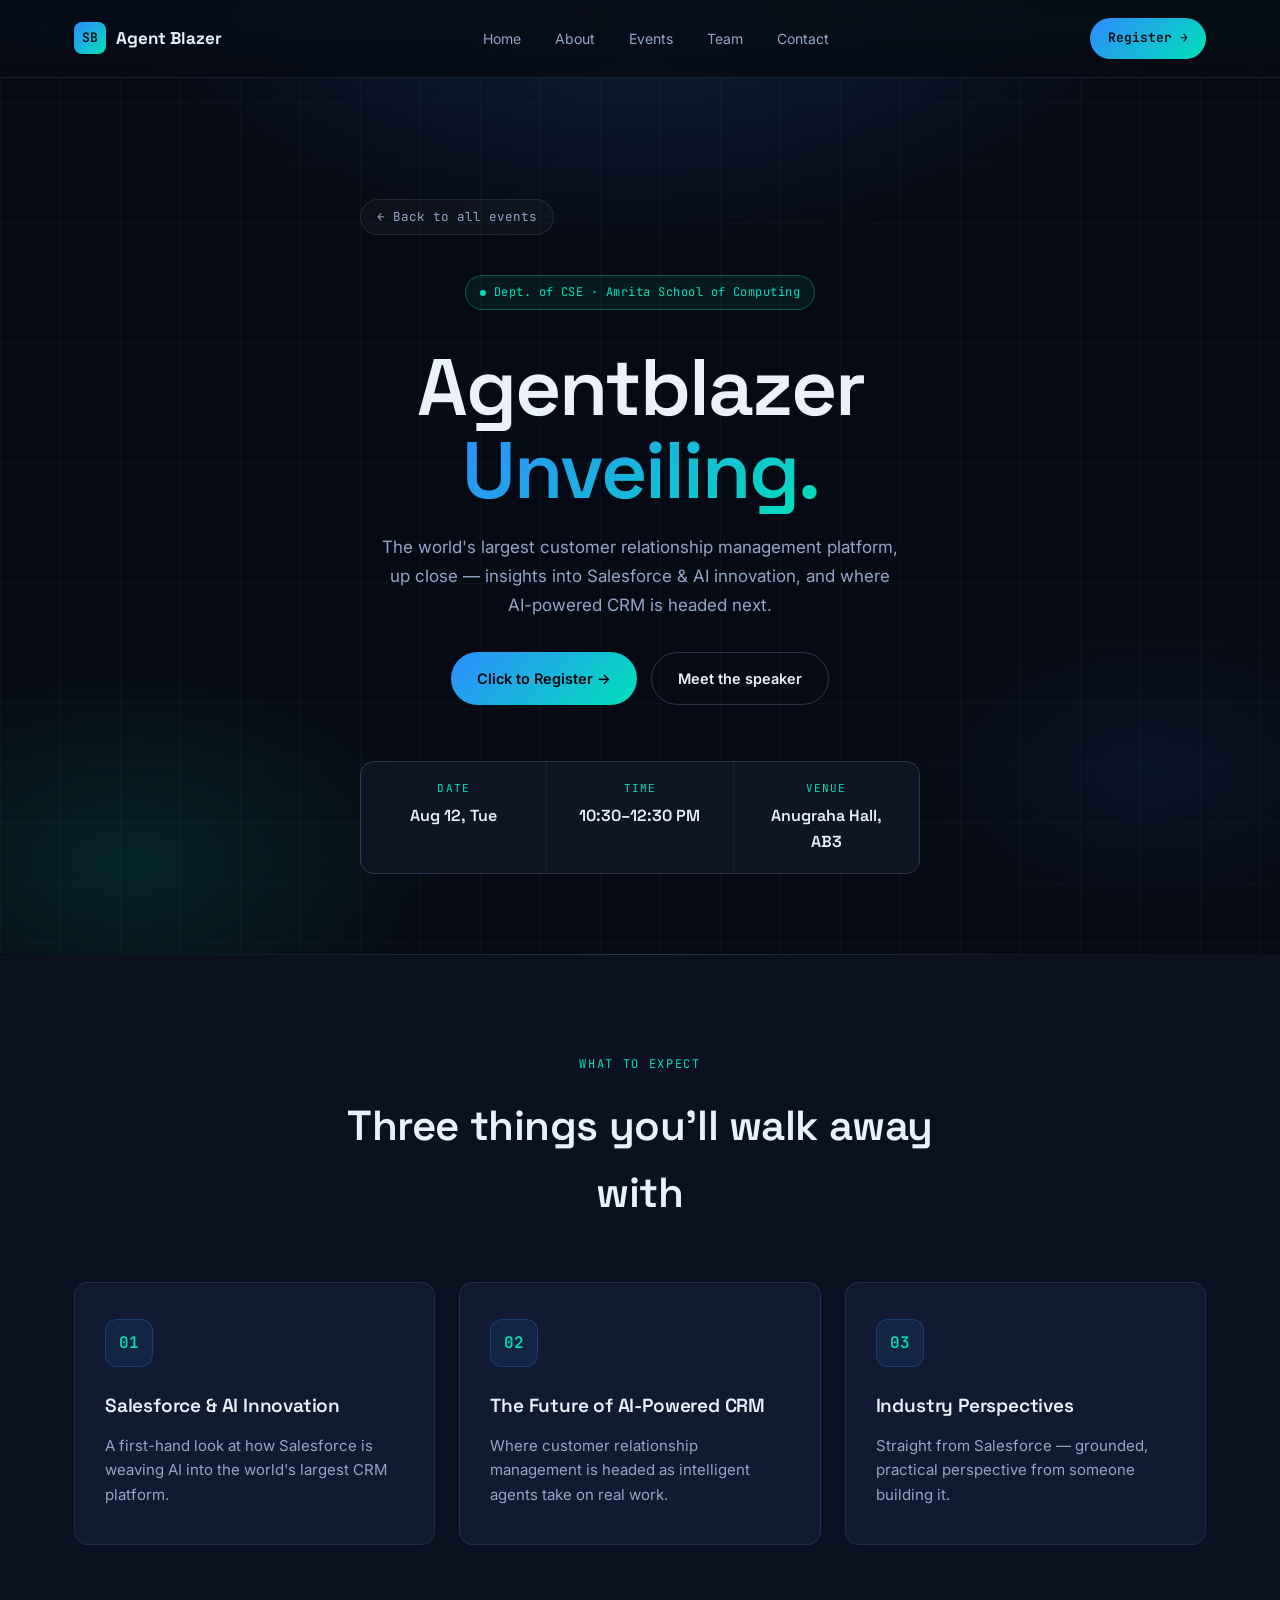
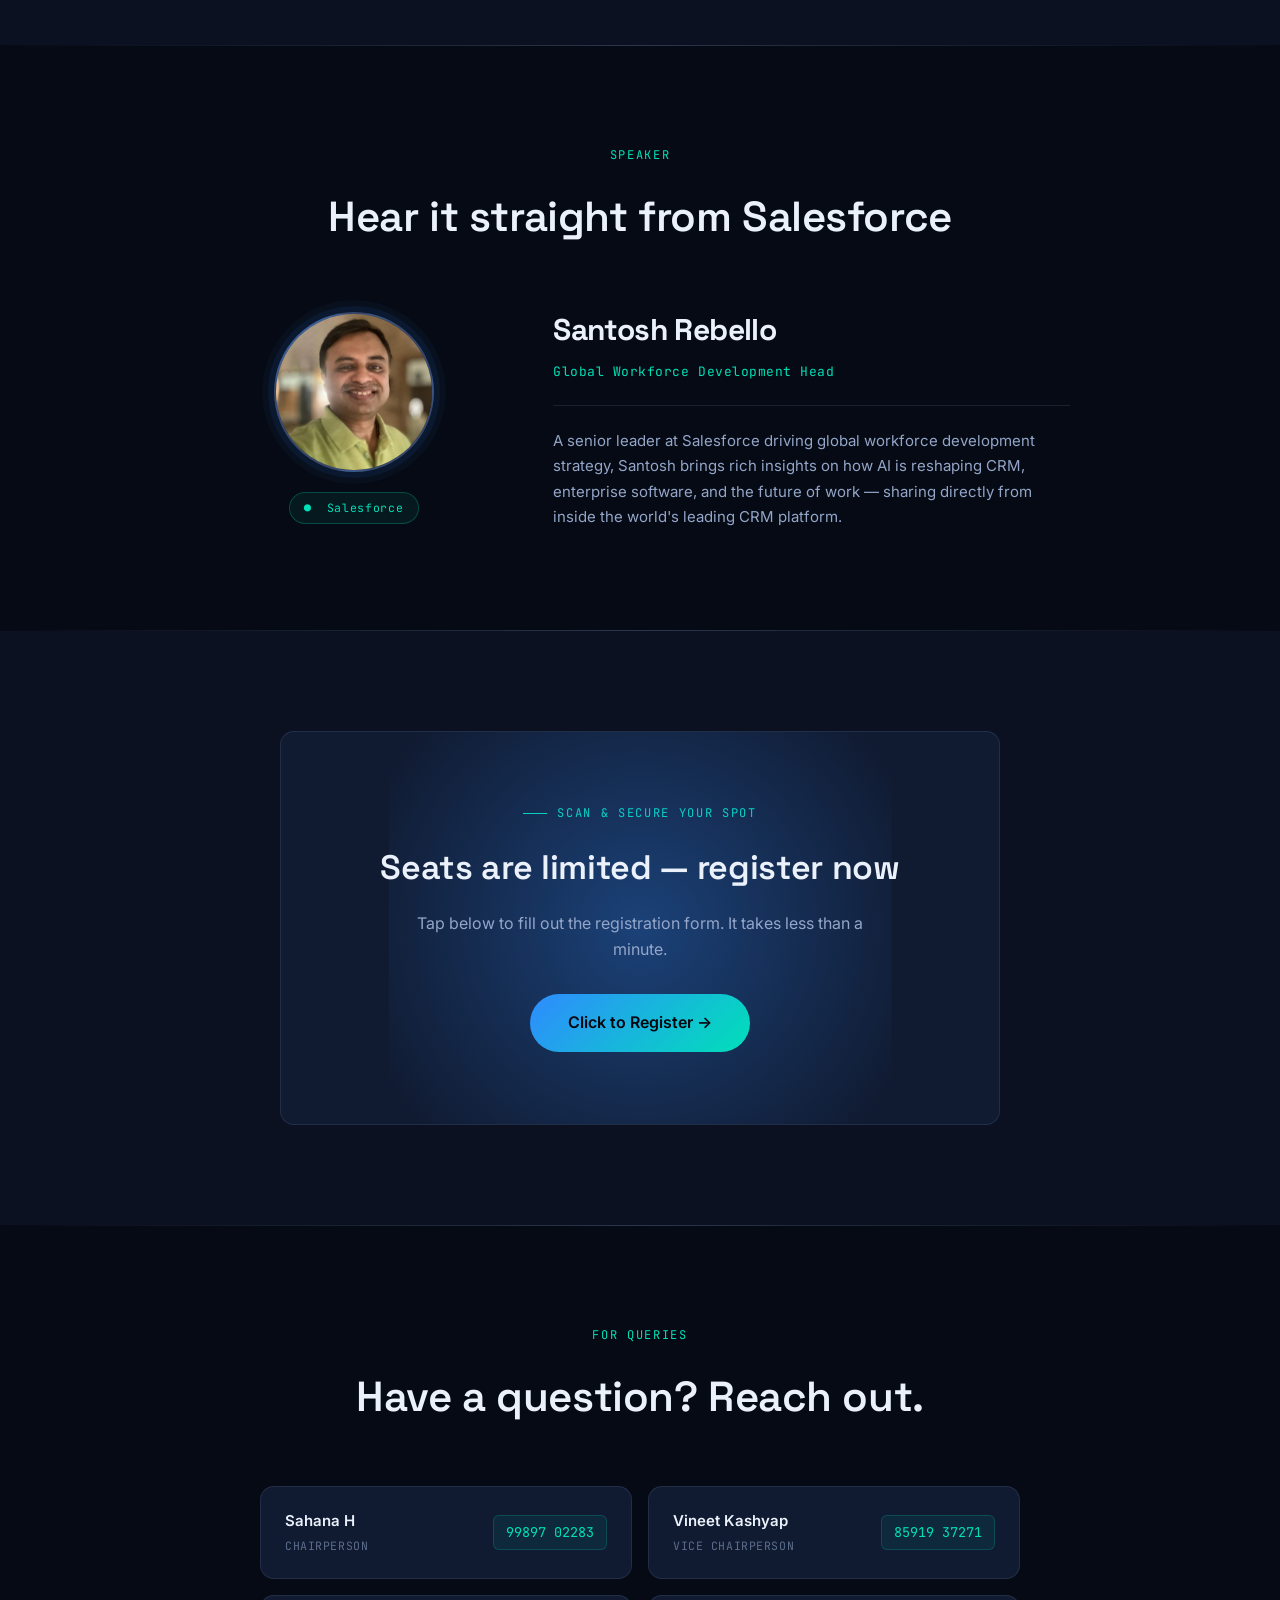
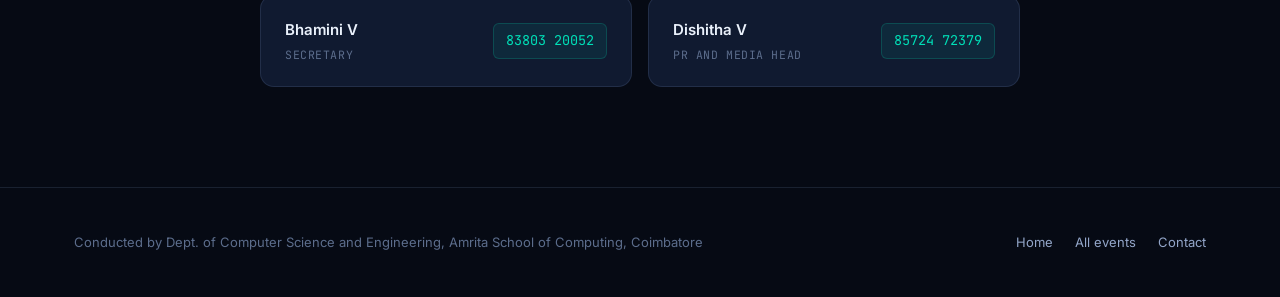
==== events/agentblazer-unveiling.html @ 027c7a3c "Initial commit" ====
<!DOCTYPE html>
<html lang="en">
<head>
<meta charset="UTF-8">
<meta name="viewport" content="width=device-width, initial-scale=1.0">
<title>Agentblazer Unveiling — Salesforce Agent Blazer</title>
<meta name="description" content="Agentblazer Unveiling — a talk with Santosh Rebello, Global Workforce Development Head at Salesforce, on AI-powered CRM. August 12, Anugraha Hall AB3.">
<link rel="preconnect" href="https://fonts.googleapis.com">
<link rel="preconnect" href="https://fonts.gstatic.com" crossorigin>
<link href="https://fonts.googleapis.com/css2?family=Space+Grotesk:wght@400;500;600;700&family=Inter:wght@400;500;600;700&family=JetBrains+Mono:wght@400;500&display=swap" rel="stylesheet">
<link rel="stylesheet" href="/assets/css/theme.css">
<style>
/* =========================================================
   EVENT PAGE — ENHANCED STYLES  (scoped, no conflicts)
   ========================================================= */

/* ---------- countdown bar ---------- */
.event-countdown-bar {
  background: linear-gradient(90deg, rgba(47,139,255,0.12), rgba(0,224,184,0.10));
  border-bottom: 1px solid var(--border);
  padding: 11px 0;
  text-align: center;
  font-family: var(--font-mono);
  font-size: 12.5px;
  color: var(--accent-2);
  letter-spacing: 0.06em;
  position: relative;
  z-index: 99;
}
.event-countdown-bar .cdt-inner {
  display: inline-flex;
  align-items: center;
  gap: 18px;
  flex-wrap: wrap;
  justify-content: center;
}
.cdt-sep { opacity: 0.3; }

/* ---------- hero overrides ---------- */
.event-hero {
  min-height: 88vh;
  display: flex;
  align-items: center;
  padding-top: 156px;
  padding-bottom: 80px;
  position: relative;
  background:
    radial-gradient(ellipse 70% 55% at 50% -10%, rgba(47,139,255,0.20), transparent 60%),
    radial-gradient(ellipse 45% 40% at 10% 90%, rgba(0,224,184,0.12), transparent 55%),
    radial-gradient(ellipse 35% 30% at 90% 80%, rgba(47,139,255,0.08), transparent 55%),
    var(--bg);
}

/* grid mesh overlay */
.event-hero::after {
  content: '';
  position: absolute;
  inset: 0;
  background-image:
    linear-gradient(rgba(140,170,220,0.04) 1px, transparent 1px),
    linear-gradient(90deg, rgba(140,170,220,0.04) 1px, transparent 1px);
  background-size: 60px 60px;
  pointer-events: none;
}

.event-hero-solo {
  max-width: 820px;
  margin: 0 auto;
  text-align: center;
  display: block;
  position: relative;
  z-index: 2;
}

.event-hero-solo .hero-tag {
  margin: 0 auto 36px;
  background: rgba(0,224,184,0.07);
  border-color: rgba(0,224,184,0.30);
}

.event-hero-solo h1 {
  font-size: clamp(44px, 7.5vw, 80px);
  line-height: 1.03;
  margin-bottom: 22px;
  letter-spacing: -0.025em;
}

.event-hero-solo h1 .grad {
  background: var(--grad-accent);
  -webkit-background-clip: text;
  background-clip: text;
  color: transparent;
}

.event-hero-solo .lede {
  font-size: 18px;
  color: var(--text-dim);
  max-width: 580px;
  margin: 0 auto 40px;
  line-height: 1.7;
}

.event-hero-solo .hero-actions {
  justify-content: center;
  margin-bottom: 56px;
  gap: 14px;
}

.event-hero-solo .event-quickfacts {
  margin: 0 auto;
  max-width: 560px;
}

/* ---------- breadcrumb ---------- */
.breadcrumb-back {
  display: inline-flex;
  align-items: center;
  gap: 8px;
  font-family: var(--font-mono);
  font-size: 12.5px;
  color: var(--text-dim);
  margin-bottom: 40px;
  padding: 7px 16px;
  border: 1px solid var(--border);
  border-radius: 100px;
  background: rgba(255,255,255,0.03);
  transition: all 0.22s ease;
}
.breadcrumb-back:hover {
  color: var(--accent-2);
  border-color: var(--accent-2);
  background: rgba(0,224,184,0.06);
}

/* ---------- section divider ---------- */
.section-divider {
  height: 1px;
  background: linear-gradient(90deg, transparent, var(--border-strong), transparent);
  margin: 0;
}

/* ---------- expect section ---------- */
.expect-section {
  background: var(--bg-alt);
  padding: 100px 0;
}

.expect-grid {
  display: grid;
  grid-template-columns: repeat(3, 1fr);
  gap: 24px;
  margin-top: 12px;
}

.about-card {
  background: var(--surface);
  border: 1px solid var(--border);
  border-radius: var(--radius);
  padding: 36px 30px;
  transition: border-color 0.25s ease, transform 0.25s ease, box-shadow 0.25s ease;
  position: relative;
  overflow: hidden;
}
.about-card::before {
  content: '';
  position: absolute;
  top: 0; left: 0; right: 0;
  height: 2px;
  background: var(--grad-accent);
  opacity: 0;
  transition: opacity 0.3s ease;
}
.about-card:hover {
  border-color: var(--border-strong);
  transform: translateY(-6px);
  box-shadow: 0 20px 48px rgba(0,0,0,0.3);
}
.about-card:hover::before { opacity: 1; }

.about-card .icon {
  width: 48px;
  height: 48px;
  border-radius: 12px;
  background: rgba(47,139,255,0.10);
  border: 1px solid rgba(47,139,255,0.25);
  display: flex;
  align-items: center;
  justify-content: center;
  margin-bottom: 24px;
  font-family: var(--font-mono);
  color: var(--accent-2);
  font-size: 16px;
  font-weight: 600;
  flex-shrink: 0;
}

.about-card h3 {
  font-size: 19px;
  margin-bottom: 12px;
  color: var(--text);
}
.about-card p {
  color: var(--text-dim);
  font-size: 15px;
  line-height: 1.65;
}

@media (max-width: 800px) {
  .expect-grid { grid-template-columns: 1fr; }
}

/* ---------- speaker section ---------- */
.speaker-section {
  background: var(--bg);
  padding: 100px 0;
}

.speaker-layout {
  display: grid;
  grid-template-columns: 1fr 1.8fr;
  gap: 56px;
  align-items: center;
  max-width: 860px;
  margin: 0 auto;
}

.speaker-photo-wrap {
  display: flex;
  flex-direction: column;
  align-items: center;
  gap: 20px;
}

.speaker-avatar {
  width: 160px;
  height: 160px;
  border-radius: 50%;
  border: 2px solid var(--border-strong);
  background:
    radial-gradient(circle at 30% 25%, rgba(47,139,255,0.45), transparent 55%),
    var(--surface-2);
  display: flex;
  align-items: center;
  justify-content: center;
  font-family: var(--font-display);
  font-size: 52px;
  font-weight: 700;
  color: var(--accent-2);
  overflow: hidden;
  box-shadow: 0 0 0 6px rgba(47,139,255,0.08), 0 0 0 12px rgba(47,139,255,0.04);
  flex-shrink: 0;
}

.speaker-avatar img {
  width: 100%;
  height: 100%;
  object-fit: cover;
  display: block;
}

.speaker-company-badge {
  display: inline-flex;
  align-items: center;
  gap: 7px;
  font-family: var(--font-mono);
  font-size: 11.5px;
  color: var(--accent-2);
  border: 1px solid rgba(0,224,184,0.25);
  padding: 6px 14px;
  border-radius: 100px;
  background: rgba(0,224,184,0.07);
  letter-spacing: 0.06em;
}

.speaker-detail {
  display: flex;
  flex-direction: column;
  gap: 0;
}

.speaker-detail h4 {
  font-size: 30px;
  font-weight: 700;
  letter-spacing: -0.02em;
  margin-bottom: 8px;
  color: var(--text);
}

.speaker-detail .role {
  font-family: var(--font-mono);
  font-size: 13px;
  color: var(--accent-2);
  margin-bottom: 22px;
  letter-spacing: 0.04em;
}

.speaker-bio {
  color: var(--text-dim);
  font-size: 15px;
  line-height: 1.7;
  padding-top: 22px;
  border-top: 1px solid var(--border);
}

@media (max-width: 700px) {
  .speaker-layout {
    grid-template-columns: 1fr;
    text-align: center;
  }
  .speaker-photo-wrap { margin: 0 auto; }
  .speaker-bio { text-align: left; }
}

/* ---------- register section ---------- */
.register-section { background: var(--bg-alt); padding: 100px 0; }

.register-panel {
  background: var(--surface);
  border: 1px solid var(--border);
  border-radius: var(--radius);
  padding: 72px 52px;
  text-align: center;
  position: relative;
  overflow: hidden;
  max-width: 720px;
  margin: 0 auto;
}

.register-panel::before {
  content: '';
  position: absolute;
  top: -40%; left: 50%;
  transform: translateX(-50%);
  width: 70%; height: 180%;
  background: var(--grad-glow);
  pointer-events: none;
}

.register-panel .eyebrow { justify-content: center; }
.register-panel h2 {
  font-size: 34px;
  margin-bottom: 14px;
  position: relative;
  z-index: 1;
}
.register-panel p {
  color: var(--text-dim);
  margin-bottom: 32px;
  position: relative;
  z-index: 1;
  max-width: 480px;
  margin-left: auto;
  margin-right: auto;
  font-size: 16px;
  line-height: 1.65;
}
.register-panel .btn {
  position: relative;
  z-index: 1;
  font-size: 16px;
  padding: 16px 38px;
}

/* ---------- queries section ---------- */
.queries-section { background: var(--bg); padding: 100px 0; }

.query-grid {
  display: grid;
  grid-template-columns: repeat(2, 1fr);
  gap: 16px;
  max-width: 760px;
  margin: 0 auto;
}

@media (max-width: 640px) { .query-grid { grid-template-columns: 1fr; } }

.query-item {
  display: flex;
  justify-content: space-between;
  align-items: center;
  gap: 12px;
  background: var(--surface);
  border: 1px solid var(--border);
  border-radius: var(--radius);
  padding: 22px 24px;
  transition: border-color 0.22s ease, transform 0.22s ease;
}
.query-item:hover {
  border-color: var(--border-strong);
  transform: translateY(-2px);
}

.query-item-left { display: flex; flex-direction: column; gap: 4px; }
.query-item-name {
  font-size: 15px;
  font-weight: 600;
  color: var(--text);
}
.query-item .role {
  font-size: 11.5px;
  color: var(--text-faint);
  font-family: var(--font-mono);
  letter-spacing: 0.05em;
  text-transform: uppercase;
}
.query-item .num {
  font-family: var(--font-mono);
  font-size: 13.5px;
  color: var(--accent-2);
  background: rgba(0,224,184,0.08);
  border: 1px solid rgba(0,224,184,0.18);
  border-radius: 6px;
  padding: 6px 12px;
  white-space: nowrap;
}

/* ---------- misc tweaks ---------- */
.section-head { max-width: 640px; margin-bottom: 56px; }
.section-head.centered { margin-left: auto; margin-right: auto; text-align: center; }
.section-head.centered .eyebrow { justify-content: center; }
.section-head.centered .eyebrow::before { display: none; }
</style>
</head>
<body>

<!-- ================= COUNTDOWN ANNOUNCE BAR ================= -->
<div class="event-countdown-bar">
  <div class="cdt-inner">
    <span>🗓 &nbsp;August 12, Tuesday · 10:30 AM</span>
    <span class="cdt-sep">|</span>
    <span>📍 Anugraha Hall, AB3</span>
    <span class="cdt-sep">|</span>
    <span id="countdown-text">Loading countdown…</span>
  </div>
</div>

<header id="site-header" class="scrolled">
  <nav>
    <a href="/" class="logo">
      <div class="logo-mark">SB</div>
      Agent Blazer
    </a>
    <ul class="nav-links" id="navLinks">
      <li><a href="/#home" class="nav-link">Home</a></li>
      <li><a href="/#about" class="nav-link">About</a></li>
      <li><a href="/#events" class="nav-link">Events</a></li>
      <li><a href="/#team" class="nav-link">Team</a></li>
      <li><a href="/#contact" class="nav-link">Contact</a></li>
    </ul>
    <a href="#register" class="nav-cta">Register →</a>
    <button class="nav-toggle" id="navToggle" aria-label="Toggle menu">☰</button>
  </nav>
</header>

<!-- ================= EVENT HERO ================= -->
<section class="event-hero" id="home">
  <div class="wrap">
    <a href="/#events" class="breadcrumb-back">← Back to all events</a>
    <div class="event-hero-grid event-hero-solo reveal">
      <div class="hero-tag"><span class="dot"></span> Dept. of CSE · Amrita School of Computing</div>
      <h1>Agentblazer<br><span class="grad">Unveiling.</span></h1>
      <p class="lede">The world's largest customer relationship management platform, up close — insights into Salesforce &amp; AI innovation, and where AI-powered CRM is headed next.</p>
      <div class="hero-actions">
        <a href="https://docs.google.com/forms/d/e/1FAIpQLSfYvxXIukorIAep5MuqPfLkAlqGgpVTXexvadI-o5ujjddEKw/viewform?usp=publish-editor" target="_blank" rel="noopener" class="btn btn-primary">Click to Register →</a>
        <a href="#speaker" class="btn btn-ghost">Meet the speaker</a>
      </div>
      <div class="event-quickfacts">
        <div><span class="k">Date</span><span class="v">Aug 12, Tue</span></div>
        <div><span class="k">Time</span><span class="v">10:30–12:30 PM</span></div>
        <div><span class="k">Venue</span><span class="v">Anugraha Hall, AB3</span></div>
      </div>
    </div>
  </div>
</section>

<div class="section-divider"></div>

<!-- ================= WHAT TO EXPECT ================= -->
<section class="expect-section">
  <div class="wrap">
    <div class="section-head centered reveal">
      <div class="eyebrow">What to Expect</div>
      <h2>Three things you'll walk away with</h2>
    </div>
    <div class="expect-grid">
      <div class="about-card reveal">
        <div class="icon">01</div>
        <h3>Salesforce &amp; AI Innovation</h3>
        <p>A first-hand look at how Salesforce is weaving AI into the world's largest CRM platform.</p>
      </div>
      <div class="about-card reveal">
        <div class="icon">02</div>
        <h3>The Future of AI-Powered CRM</h3>
        <p>Where customer relationship management is headed as intelligent agents take on real work.</p>
      </div>
      <div class="about-card reveal">
        <div class="icon">03</div>
        <h3>Industry Perspectives</h3>
        <p>Straight from Salesforce — grounded, practical perspective from someone building it.</p>
      </div>
    </div>
  </div>
</section>

<div class="section-divider"></div>

<!-- ================= SPEAKER ================= -->
<section class="speaker-section" id="speaker">
  <div class="wrap">
    <div class="section-head centered reveal">
      <div class="eyebrow">Speaker</div>
      <h2>Hear it straight from Salesforce</h2>
    </div>
    <div class="speaker-layout reveal">
      <div class="speaker-photo-wrap">
        <div class="speaker-avatar">
          <img src="/assets/img/speaker-santosh-rebello.jpg" alt="Santosh Rebello" onerror="this.style.display='none';this.parentElement.innerHTML='SR';">
        </div>
        <div class="speaker-company-badge">● &nbsp;Salesforce</div>
      </div>
      <div class="speaker-detail">
        <h4>Santosh Rebello</h4>
        <div class="role">Global Workforce Development Head</div>
        <p class="speaker-bio">A senior leader at Salesforce driving global workforce development strategy, Santosh brings rich insights on how AI is reshaping CRM, enterprise software, and the future of work — sharing directly from inside the world's leading CRM platform.</p>
      </div>
    </div>
  </div>
</section>

<div class="section-divider"></div>

<!-- ================= REGISTER ================= -->
<section class="register-section" id="register">
  <div class="wrap">
    <div class="register-panel reveal">
      <div class="eyebrow" style="justify-content:center;">Scan &amp; Secure Your Spot</div>
      <h2>Seats are limited — register now</h2>
      <p>Tap below to fill out the registration form. It takes less than a minute.</p>
      <a href="https://docs.google.com/forms/d/e/1FAIpQLSfYvxXIukorIAep5MuqPfLkAlqGgpVTXexvadI-o5ujjddEKw/viewform?usp=publish-editor" target="_blank" rel="noopener" class="btn btn-primary">Click to Register →</a>
    </div>
  </div>
</section>

<div class="section-divider"></div>

<!-- ================= FOR QUERIES ================= -->
<section class="queries-section">
  <div class="wrap">
    <div class="section-head centered reveal">
      <div class="eyebrow">For Queries</div>
      <h2>Have a question? Reach out.</h2>
    </div>
    <div class="query-grid reveal">
      <div class="query-item">
        <div class="query-item-left">
          <div class="query-item-name">Sahana H</div>
          <div class="role">Chairperson</div>
        </div>
        <div class="num">99897 02283</div>
      </div>
      <div class="query-item">
        <div class="query-item-left">
          <div class="query-item-name">Vineet Kashyap</div>
          <div class="role">Vice Chairperson</div>
        </div>
        <div class="num">85919 37271</div>
      </div>
      <div class="query-item">
        <div class="query-item-left">
          <div class="query-item-name">Bhamini V</div>
          <div class="role">Secretary</div>
        </div>
        <div class="num">83803 20052</div>
      </div>
      <div class="query-item">
        <div class="query-item-left">
          <div class="query-item-name">Dishitha V</div>
          <div class="role">PR and Media Head</div>
        </div>
        <div class="num">85724 72379</div>
      </div>
    </div>
  </div>
</section>

<footer>
  <div class="wrap footer-inner">
    <p>Conducted by Dept. of Computer Science and Engineering, Amrita School of Computing, Coimbatore</p>
    <div class="footer-links">
      <a href="/">Home</a>
      <a href="/#events">All events</a>
      <a href="/#contact">Contact</a>
    </div>
  </div>
</footer>

<script>
/* ---------- header ---------- */
const header = document.getElementById('site-header');
window.addEventListener('scroll', () => { header.classList.toggle('scrolled', true); });

/* ---------- mobile nav ---------- */
const navToggle = document.getElementById('navToggle');
const navLinks  = document.getElementById('navLinks');
navToggle.addEventListener('click', () => navLinks.classList.toggle('open'));
navLinks.querySelectorAll('a').forEach(a => a.addEventListener('click', () => navLinks.classList.remove('open')));

/* ---------- reveal on scroll ---------- */
const revealEls = document.querySelectorAll('.reveal');
const io = new IntersectionObserver((entries) => {
  entries.forEach(e => {
    if (e.isIntersecting) { e.target.classList.add('in'); io.unobserve(e.target); }
  });
}, { threshold: 0.12 });
revealEls.forEach(el => io.observe(el));

/* ---------- countdown ---------- */
(function () {
  const target = new Date('2026-08-12T10:30:00+05:30');
  const el = document.getElementById('countdown-text');
  function update() {
    const now = new Date();
    const diff = target - now;
    if (diff <= 0) { el.textContent = '🎉 Event is happening now!'; return; }
    const d = Math.floor(diff / 864e5);
    const h = Math.floor((diff % 864e5) / 36e5);
    const m = Math.floor((diff % 36e5) / 6e4);
    const s = Math.floor((diff % 6e4) / 1e3);
    el.textContent = `⏱ ${d}d ${h}h ${m}m ${s}s to go`;
  }
  update();
  setInterval(update, 1000);
})();
</script>
</body>
</html>
---- assets/css/theme.css ----
/* ============================================================
   THEME TOKENS — edit these to re-theme the entire site.
   Everything below (colors) pulls from this block only.
   ============================================================ */
:root{
  /* ---- surfaces ---- */
  --bg:            #060a14;   /* page background (near-black navy) */
  --bg-alt:        #0b1120;   /* alternate section background */
  --surface:       #101a30;   /* card / panel background */
  --surface-2:     #17233f;   /* raised card / hover background */
  --border:        rgba(140, 170, 220, 0.14);
  --border-strong: rgba(140, 170, 220, 0.28);

  /* ---- accents ---- */
  --accent:        #2f8bff;   /* electric blue — primary accent */
  --accent-2:      #00e0b8;   /* signal teal — secondary accent */
  --accent-warn:   #ff9f43;   /* amber — used sparingly (badges) */

  /* ---- text ---- */
  --text:          #eaf1fb;
  --text-dim:      #93a6c9;
  --text-faint:    #5c6d8c;

  /* ---- gradients (derived from accents above) ---- */
  --grad-accent: linear-gradient(135deg, var(--accent), var(--accent-2));
  --grad-glow:   radial-gradient(circle, rgba(47,139,255,0.35), transparent 70%);

  /* ---- type ---- */
  --font-display: 'Space Grotesk', sans-serif;
  --font-body:    'Inter', sans-serif;
  --font-mono:    'JetBrains Mono', monospace;

  /* ---- misc ---- */
  --radius: 14px;
  --radius-sm: 8px;
  --max-w: 1180px;
}

*{margin:0;padding:0;box-sizing:border-box;}
html{scroll-behavior:smooth;}
body{
  background:var(--bg);
  color:var(--text);
  font-family:var(--font-body);
  line-height:1.6;
  overflow-x:hidden;
}
a{color:inherit;text-decoration:none;}
ul{list-style:none;}
img{max-width:100%;display:block;}
.wrap{max-width:var(--max-w);margin:0 auto;padding:0 24px;}
section{position:relative;padding:120px 0;}
h1,h2,h3,h4{font-family:var(--font-display);font-weight:600;letter-spacing:-0.01em;}
.eyebrow{
  font-family:var(--font-mono);
  font-size:12px;
  letter-spacing:0.14em;
  text-transform:uppercase;
  color:var(--accent-2);
  display:flex;
  align-items:center;
  gap:10px;
  margin-bottom:18px;
}
.eyebrow::before{content:'';width:24px;height:1px;background:var(--accent-2);}
.section-head{max-width:640px;margin-bottom:64px;}
.section-head h2{font-size:clamp(28px,4vw,42px);margin-bottom:16px;}
.section-head p{color:var(--text-dim);font-size:16px;}

@media (prefers-reduced-motion: reduce){
  *{animation-duration:0.01ms !important;animation-iteration-count:1 !important;transition-duration:0.01ms !important;scroll-behavior:auto !important;}
}

/* ---------------- NAV ---------------- */
header{
  position:fixed;top:0;left:0;right:0;z-index:100;
  border-bottom:1px solid transparent;
  transition:background 0.3s ease, border-color 0.3s ease, backdrop-filter 0.3s ease;
}
header.scrolled{
  background:rgba(6,10,20,0.82);
  backdrop-filter:blur(14px);
  border-bottom:1px solid var(--border);
}
nav{
  max-width:var(--max-w);margin:0 auto;padding:18px 24px;
  display:flex;align-items:center;justify-content:space-between;
}
.logo{display:flex;align-items:center;gap:10px;font-family:var(--font-display);font-weight:700;font-size:17px;}
.logo-mark{
  width:32px;height:32px;border-radius:8px;
  background:var(--grad-accent);
  display:flex;align-items:center;justify-content:center;
  font-family:var(--font-mono);font-size:13px;font-weight:600;color:#04070f;
  flex-shrink:0;
}
.nav-links{display:flex;gap:34px;}
.nav-links a{
  font-size:14px;color:var(--text-dim);position:relative;padding:6px 0;
  transition:color 0.2s ease;
}
.nav-links a::after{
  content:'';position:absolute;left:0;bottom:0;width:0;height:1px;
  background:var(--accent-2);transition:width 0.25s ease;
}
.nav-links a:hover, .nav-links a.active{color:var(--text);}
.nav-links a.active::after{width:100%;}
.nav-cta{
  font-family:var(--font-mono);font-size:13px;padding:10px 18px;
  border-radius:100px;background:var(--grad-accent);color:#04070f;font-weight:600;
  transition:transform 0.2s ease, box-shadow 0.2s ease;
}
.nav-cta:hover{transform:translateY(-1px);box-shadow:0 8px 24px rgba(47,139,255,0.35);}
.nav-toggle{display:none;background:none;border:none;color:var(--text);font-size:22px;cursor:pointer;}

@media (max-width:860px){
  .nav-links{
    position:fixed;top:66px;left:0;right:0;
    background:rgba(6,10,20,0.98);backdrop-filter:blur(14px);
    flex-direction:column;padding:20px 24px;gap:20px;
    border-bottom:1px solid var(--border);
    transform:translateY(-130%);transition:transform 0.3s ease;
  }
  .nav-links.open{transform:translateY(0);}
  .nav-toggle{display:block;}
}

/* ---------------- HERO ---------------- */
.hero{
  min-height:100vh;display:flex;align-items:center;
  padding-top:120px;position:relative;
  background:
    radial-gradient(ellipse 60% 50% at 80% 10%, rgba(47,139,255,0.16), transparent 60%),
    radial-gradient(ellipse 50% 40% at 10% 90%, rgba(0,224,184,0.10), transparent 60%),
    var(--bg);
}
#hero-canvas{
  position:absolute;inset:0;width:100%;height:100%;opacity:0.55;
}
.hero-inner{position:relative;z-index:2;max-width:var(--max-w);margin:0 auto;padding:0 24px;width:100%;}
.hero-tag{
  display:inline-flex;align-items:center;gap:8px;
  font-family:var(--font-mono);font-size:12px;color:var(--accent-2);
  border:1px solid var(--border-strong);padding:7px 14px;border-radius:100px;
  margin-bottom:28px;letter-spacing:0.04em;
}
.hero-tag .dot{width:6px;height:6px;border-radius:50%;background:var(--accent-2);animation:pulse 2s infinite;}
@keyframes pulse{0%,100%{opacity:1;}50%{opacity:0.3;}}
.hero h1{
  font-size:clamp(40px,7vw,76px);line-height:1.03;max-width:900px;
  margin-bottom:26px;
}
.hero h1 .grad{
  background:var(--grad-accent);
  -webkit-background-clip:text;background-clip:text;color:transparent;
}
.hero p.lede{font-size:18px;color:var(--text-dim);max-width:560px;margin-bottom:40px;}
.hero-actions{display:flex;gap:16px;flex-wrap:wrap;margin-bottom:72px;}
.btn{
  font-family:var(--font-body);font-weight:600;font-size:14.5px;
  padding:14px 26px;border-radius:100px;cursor:pointer;border:none;
  display:inline-flex;align-items:center;gap:8px;transition:all 0.22s ease;
}
.btn-primary{background:var(--grad-accent);color:#04070f;}
.btn-primary:hover{transform:translateY(-2px);box-shadow:0 10px 30px rgba(47,139,255,0.35);}
.btn-ghost{background:transparent;color:var(--text);border:1px solid var(--border-strong);}
.btn-ghost:hover{background:var(--surface);border-color:var(--accent);}
.hero-stats{
  display:grid;grid-template-columns:repeat(4,1fr);gap:1px;
  background:var(--border);border:1px solid var(--border);border-radius:var(--radius);
  overflow:hidden;max-width:760px;
}
.hero-stats div{background:rgba(11,17,32,0.7);padding:20px 22px;}
.hero-stats .num{
  font-family:var(--font-mono);font-size:26px;font-weight:600;color:var(--text);
  display:block;
}
.hero-stats .lbl{font-size:12.5px;color:var(--text-faint);margin-top:4px;}
@media (max-width:700px){.hero-stats{grid-template-columns:repeat(2,1fr);}}

/* ---------------- REVEAL ---------------- */
.reveal{opacity:0;transform:translateY(24px);transition:opacity 0.7s ease, transform 0.7s ease;}
.reveal.in{opacity:1;transform:translateY(0);}

/* ---------------- ABOUT ---------------- */
.about{background:var(--bg-alt);}
.about-grid{display:grid;grid-template-columns:1fr 1fr;gap:28px;}
.about-card{
  background:var(--surface);border:1px solid var(--border);border-radius:var(--radius);
  padding:36px;transition:border-color 0.25s ease, transform 0.25s ease;
}
.about-card:hover{border-color:var(--border-strong);transform:translateY(-4px);}
.about-card .icon{
  width:44px;height:44px;border-radius:10px;
  background:rgba(47,139,255,0.12);border:1px solid rgba(47,139,255,0.3);
  display:flex;align-items:center;justify-content:center;margin-bottom:22px;
  font-family:var(--font-mono);color:var(--accent-2);font-size:16px;
}
.about-card h3{font-size:20px;margin-bottom:12px;}
.about-card p{color:var(--text-dim);font-size:15px;}
.pillars{margin-top:28px;display:grid;grid-template-columns:repeat(3,1fr);gap:20px;}
.pillar{
  padding:22px;border:1px dashed var(--border-strong);border-radius:var(--radius-sm);
  text-align:center;
}
.pillar .k{font-family:var(--font-mono);color:var(--accent);font-size:12px;letter-spacing:0.08em;}
.pillar p{font-size:14px;color:var(--text-dim);margin-top:8px;}
@media (max-width:800px){.about-grid,.pillars{grid-template-columns:1fr;}}

/* ---------------- EVENTS ---------------- */
.tabs{display:flex;gap:8px;margin-bottom:36px;}
.tab-btn{
  font-family:var(--font-mono);font-size:13px;padding:10px 20px;border-radius:100px;
  background:transparent;border:1px solid var(--border-strong);color:var(--text-dim);
  cursor:pointer;transition:all 0.2s ease;
}
.tab-btn.active{background:var(--grad-accent);color:#04070f;border-color:transparent;font-weight:600;}
.event-list{display:flex;flex-direction:column;gap:16px;}
.event-panel{display:none;}
.event-panel.active{display:flex;flex-direction:column;gap:16px;}
.event-card{
  display:grid;grid-template-columns:100px 1fr auto;gap:24px;align-items:center;
  background:var(--surface);border:1px solid var(--border);border-radius:var(--radius);
  padding:22px 26px;transition:border-color 0.2s ease, transform 0.2s ease;
}
.event-card:hover{border-color:var(--accent);transform:translateX(4px);}
.event-date{
  font-family:var(--font-mono);text-align:center;background:var(--surface-2);
  border-radius:var(--radius-sm);padding:12px 6px;
}
.event-date .d{font-size:22px;font-weight:600;color:var(--accent-2);display:block;}
.event-date .m{font-size:11px;color:var(--text-faint);letter-spacing:0.08em;}
.event-info h4{font-size:17px;margin-bottom:6px;}
.event-info p{font-size:14px;color:var(--text-dim);}
.event-badge{
  font-family:var(--font-mono);font-size:11px;padding:6px 12px;border-radius:100px;
  border:1px solid var(--border-strong);color:var(--text-dim);white-space:nowrap;height:fit-content;
}
.event-badge.live{border-color:var(--accent-2);color:var(--accent-2);}
@media (max-width:640px){.event-card{grid-template-columns:1fr;text-align:left;}.event-date{width:70px;}}

/* ---------------- TEAM ---------------- */
.team-group{margin-bottom:56px;}
.team-group h3{font-size:14px;font-family:var(--font-mono);color:var(--text-faint);
  text-transform:uppercase;letter-spacing:0.1em;margin-bottom:24px;
  display:flex;align-items:center;gap:12px;}
.team-group h3::after{content:'';flex:1;height:1px;background:var(--border);}
.team-grid{display:grid;grid-template-columns:repeat(4,1fr);gap:20px;}
.team-card{
  background:var(--surface);border:1px solid var(--border);border-radius:var(--radius);
  overflow:hidden;transition:transform 0.25s ease, border-color 0.25s ease;
}
.team-card:hover{transform:translateY(-6px);border-color:var(--accent);}
.avatar{
  aspect-ratio:1;background:
    radial-gradient(circle at 30% 20%, rgba(47,139,255,0.4), transparent 60%),
    var(--surface-2);
  display:flex;align-items:center;justify-content:center;
  font-family:var(--font-display);font-size:30px;font-weight:600;color:var(--accent-2);
}
.team-info{padding:18px;}
.team-info h4{font-size:15.5px;margin-bottom:3px;}
.team-info .role{font-size:12.5px;color:var(--accent-2);font-family:var(--font-mono);}
@media (max-width:900px){.team-grid{grid-template-columns:repeat(2,1fr);}}

/* ---------------- ACHIEVEMENTS ---------------- */
.timeline{position:relative;padding-left:36px;}
.timeline::before{
  content:'';position:absolute;left:5px;top:6px;bottom:6px;width:2px;
  background:linear-gradient(var(--accent), var(--accent-2));
}
.tl-item{position:relative;padding-bottom:44px;}
.tl-item:last-child{padding-bottom:0;}
.tl-item::before{
  content:'';position:absolute;left:-36px;top:4px;width:12px;height:12px;border-radius:50%;
  background:var(--bg-alt);border:2px solid var(--accent-2);
}
.tl-item .tl-num{font-family:var(--font-mono);font-size:12px;color:var(--accent);margin-bottom:6px;display:block;}
.tl-item h4{font-size:19px;margin-bottom:8px;}
.tl-item p{color:var(--text-dim);font-size:14.5px;max-width:560px;}
.stat-row{
  display:grid;grid-template-columns:repeat(4,1fr);gap:20px;margin-top:60px;
}
.stat-box{
  text-align:center;padding:28px 16px;border:1px solid var(--border);border-radius:var(--radius);
  background:var(--surface);
}
.stat-box .big{font-family:var(--font-mono);font-size:34px;color:var(--accent-2);font-weight:600;}
.stat-box .lbl{font-size:13px;color:var(--text-dim);margin-top:6px;}
@media (max-width:700px){.stat-row{grid-template-columns:repeat(2,1fr);}}

/* ---------------- JOIN US ---------------- */
.join{background:var(--bg-alt);}
.join-panel{
  background:var(--surface);border:1px solid var(--border);border-radius:var(--radius);
  padding:52px;display:grid;grid-template-columns:1fr 1fr;gap:48px;
  position:relative;overflow:hidden;
}
.join-panel::before{
  content:'';position:absolute;top:-40%;right:-20%;width:60%;height:180%;
  background:var(--grad-glow);pointer-events:none;
}
.join-copy h2{font-size:32px;margin-bottom:16px;}
.join-copy p{color:var(--text-dim);margin-bottom:26px;}
.join-list li{
  display:flex;gap:10px;align-items:flex-start;font-size:14.5px;color:var(--text-dim);
  margin-bottom:12px;
}
.join-list li::before{content:'▹';color:var(--accent-2);flex-shrink:0;}
form{display:flex;flex-direction:column;gap:14px;position:relative;z-index:1;}
.field{display:flex;flex-direction:column;gap:6px;}
.field label{font-size:12.5px;color:var(--text-faint);font-family:var(--font-mono);}
.field input, .field select, .field textarea{
  background:var(--bg);border:1px solid var(--border-strong);border-radius:var(--radius-sm);
  padding:12px 14px;color:var(--text);font-family:var(--font-body);font-size:14.5px;
  outline:none;transition:border-color 0.2s ease;
}
.field input:focus, .field select:focus, .field textarea:focus{border-color:var(--accent);}
.form-note{font-size:12.5px;color:var(--text-faint);margin-top:2px;}
@media (max-width:860px){.join-panel{grid-template-columns:1fr;padding:32px;}}

/* ---------------- CONTACT / FAQ ---------------- */
.contact-grid{display:grid;grid-template-columns:0.9fr 1.1fr;gap:56px;}
.contact-item{
  display:flex;gap:16px;padding:18px 0;border-bottom:1px solid var(--border);
}
.contact-item .ic{
  width:38px;height:38px;border-radius:9px;background:var(--surface-2);
  display:flex;align-items:center;justify-content:center;flex-shrink:0;
  font-family:var(--font-mono);font-size:14px;color:var(--accent-2);
}
.contact-item h4{font-size:14.5px;margin-bottom:3px;}
.contact-item p{font-size:14px;color:var(--text-dim);}
.faq-item{border-bottom:1px solid var(--border);}
.faq-q{
  width:100%;text-align:left;background:none;border:none;color:var(--text);
  font-family:var(--font-body);font-size:15.5px;font-weight:600;
  padding:20px 0;cursor:pointer;display:flex;justify-content:space-between;align-items:center;gap:16px;
}
.faq-q .plus{font-family:var(--font-mono);color:var(--accent-2);font-size:18px;transition:transform 0.25s ease;flex-shrink:0;}
.faq-item.open .plus{transform:rotate(45deg);}
.faq-a{max-height:0;overflow:hidden;transition:max-height 0.3s ease;}
.faq-a p{color:var(--text-dim);font-size:14.5px;padding-bottom:20px;max-width:500px;}
@media (max-width:860px){.contact-grid{grid-template-columns:1fr;}}

/* ---------------- FOOTER ---------------- */
footer{border-top:1px solid var(--border);padding:44px 0;}
.footer-inner{display:flex;justify-content:space-between;align-items:center;flex-wrap:wrap;gap:16px;}
.footer-inner p{font-size:13px;color:var(--text-faint);}
.footer-links{display:flex;gap:22px;}
.footer-links a{font-size:13px;color:var(--text-dim);transition:color 0.2s ease;}
.footer-links a:hover{color:var(--accent-2);}

/* ---------------- EVENT PAGE EXTRAS ---------------- */
.event-hero{
  min-height:70vh;display:flex;align-items:center;
  padding-top:140px;padding-bottom:60px;position:relative;
  background:
    radial-gradient(ellipse 60% 50% at 80% 10%, rgba(47,139,255,0.16), transparent 60%),
    radial-gradient(ellipse 50% 40% at 10% 90%, rgba(0,224,184,0.10), transparent 60%),
    var(--bg);
}
.event-hero-grid{display:grid;grid-template-columns:1.15fr 0.85fr;gap:48px;align-items:center;}
.event-hero h1{font-size:clamp(36px,6vw,60px);line-height:1.05;margin-bottom:18px;}
.event-hero p.lede{font-size:17px;color:var(--text-dim);max-width:520px;margin-bottom:32px;}
.event-quickfacts{
  display:grid;grid-template-columns:repeat(3,1fr);gap:1px;
  background:var(--border);border:1px solid var(--border);border-radius:var(--radius);
  overflow:hidden;max-width:620px;margin-top:8px;
}
.event-quickfacts div{background:rgba(11,17,32,0.7);padding:18px 20px;}
.event-quickfacts .k{font-family:var(--font-mono);font-size:11px;letter-spacing:0.1em;text-transform:uppercase;color:var(--accent-2);display:block;margin-bottom:6px;}
.event-quickfacts .v{font-family:var(--font-display);font-size:16px;color:var(--text);font-weight:600;}
@media (max-width:700px){.event-quickfacts{grid-template-columns:1fr;}}
.poster-frame{
  border:1px solid var(--border-strong);border-radius:var(--radius);overflow:hidden;
  box-shadow:0 20px 60px rgba(0,0,0,0.45);
}
.poster-frame img{width:100%;display:block;}
@media (max-width:900px){.event-hero-grid{grid-template-columns:1fr;}.poster-frame{max-width:340px;margin:0 auto;}}

.event-hero-solo{max-width:760px;margin:0 auto;text-align:center;display:block;}
.event-hero-solo .hero-tag{margin:0 auto 28px;}
.event-hero-solo .lede{margin-left:auto;margin-right:auto;}
.event-hero-solo .hero-actions{justify-content:center;}
.event-hero-solo .event-quickfacts{margin:8px auto 0;}

.expect-grid{display:grid;grid-template-columns:repeat(3,1fr);gap:20px;}
@media (max-width:800px){.expect-grid{grid-template-columns:1fr;}}

.speaker-card{
  display:grid;grid-template-columns:auto 1fr;gap:26px;align-items:center;
  background:var(--surface);border:1px solid var(--border);border-radius:var(--radius);
  padding:32px;max-width:640px;
}
.speaker-photo{
  width:96px;height:96px;border-radius:50%;overflow:hidden;flex-shrink:0;
  border:2px solid var(--border-strong);
  background:var(--surface-2);
}
.speaker-photo img{width:100%;height:100%;object-fit:cover;}
.speaker-card h4{font-size:19px;margin-bottom:4px;}
.speaker-card .role{font-family:var(--font-mono);font-size:12.5px;color:var(--accent-2);}
@media (max-width:520px){.speaker-card{grid-template-columns:1fr;text-align:center;}.speaker-photo{margin:0 auto;}}

.register-panel{
  background:var(--surface);border:1px solid var(--border);border-radius:var(--radius);
  padding:52px;text-align:center;position:relative;overflow:hidden;
}
.register-panel::before{
  content:'';position:absolute;top:-40%;left:50%;transform:translateX(-50%);width:70%;height:180%;
  background:var(--grad-glow);pointer-events:none;
}
.register-panel h2{font-size:30px;margin-bottom:14px;position:relative;z-index:1;}
.register-panel p{color:var(--text-dim);margin-bottom:28px;position:relative;z-index:1;max-width:480px;margin-left:auto;margin-right:auto;}
.register-panel .btn{position:relative;z-index:1;font-size:16px;padding:16px 34px;}

.query-grid{display:grid;grid-template-columns:repeat(2,1fr);gap:16px;max-width:720px;}
@media (max-width:640px){.query-grid{grid-template-columns:1fr;}}
.query-item{
  display:flex;justify-content:space-between;align-items:center;gap:12px;
  background:var(--surface);border:1px solid var(--border);border-radius:var(--radius-sm);
  padding:16px 20px;
}
.query-item .role{font-size:12px;color:var(--text-faint);font-family:var(--font-mono);}
.query-item .num{font-size:14px;color:var(--text-dim);}

.breadcrumb-back{
  display:inline-flex;align-items:center;gap:8px;font-family:var(--font-mono);font-size:13px;
  color:var(--text-dim);margin-bottom:24px;
}
.breadcrumb-back:hover{color:var(--accent-2);}
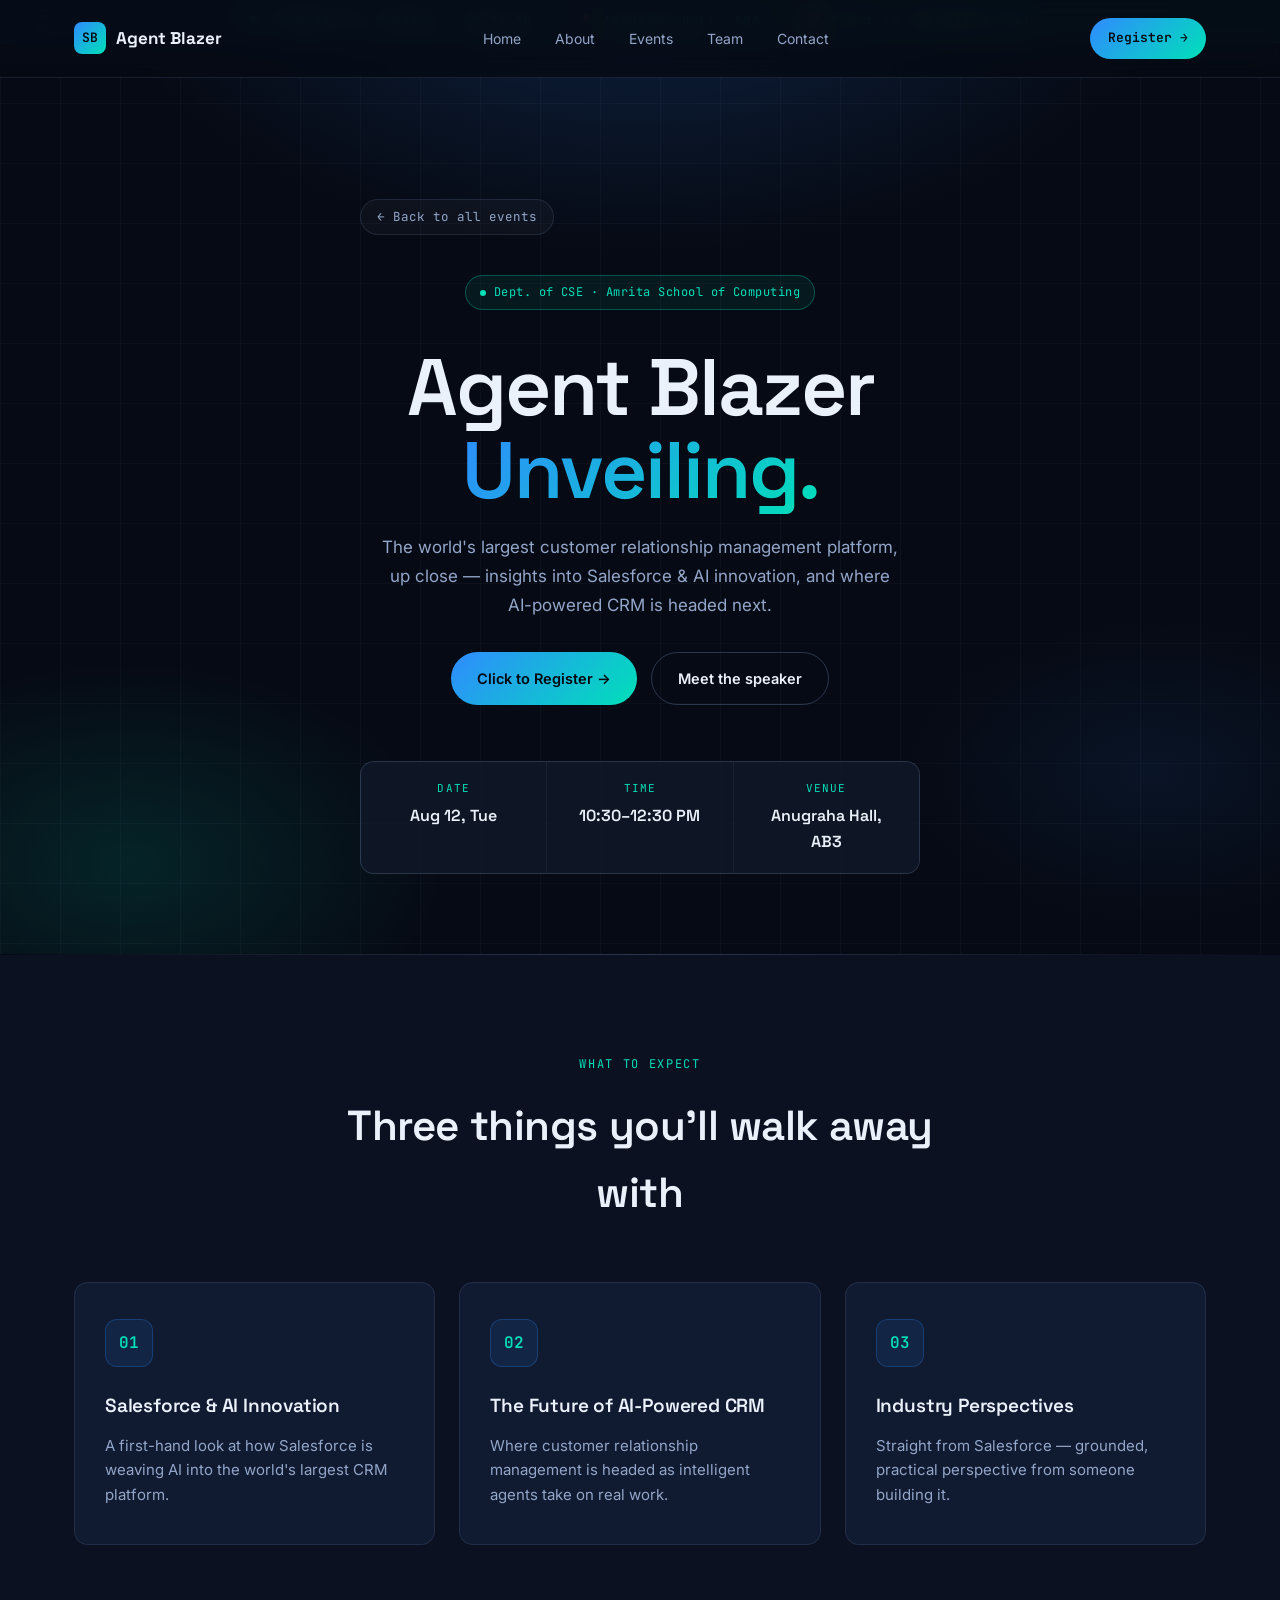
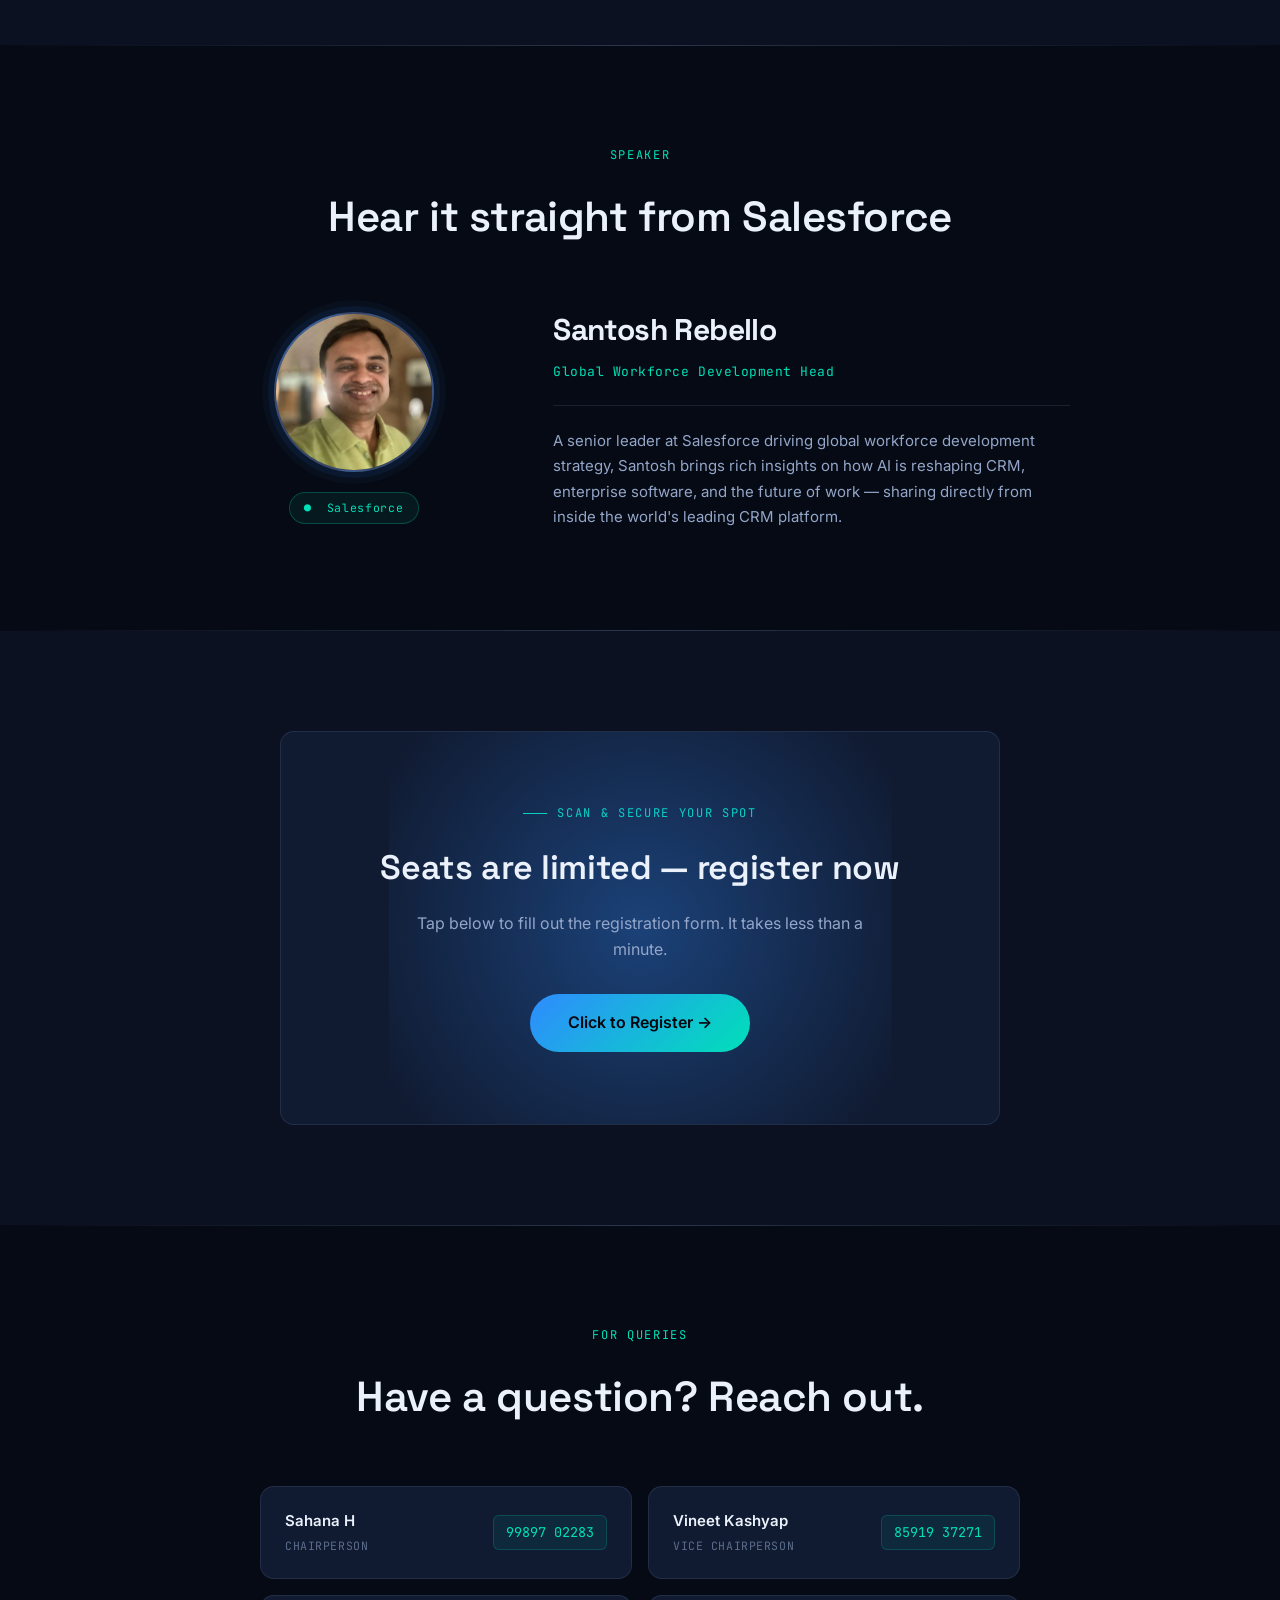
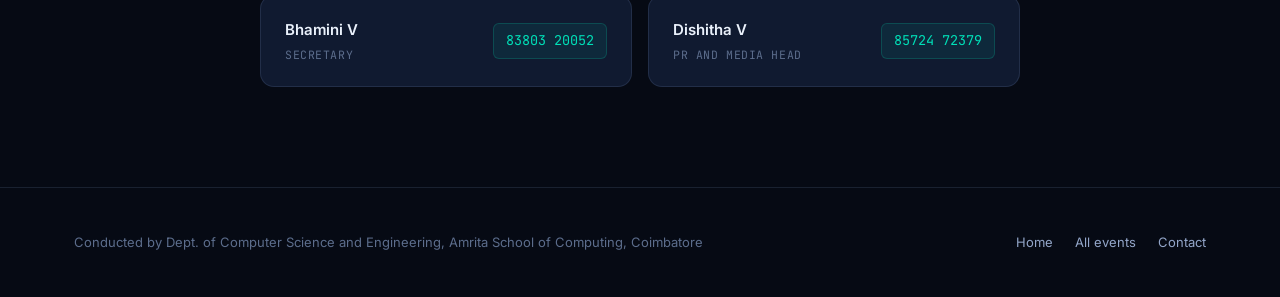
==== commit c0983380: "renamed Agent blazer" ====
--- a/events/agentblazer-unveiling.html
+++ b/events/agentblazer-unveiling.html
@@ -3,8 +3,8 @@
 <head>
 <meta charset="UTF-8">
 <meta name="viewport" content="width=device-width, initial-scale=1.0">
-<title>Agentblazer Unveiling — Salesforce Agent Blazer</title>
-<meta name="description" content="Agentblazer Unveiling — a talk with Santosh Rebello, Global Workforce Development Head at Salesforce, on AI-powered CRM. August 12, Anugraha Hall AB3.">
+<title>Agent Blazer Unveiling — Salesforce Agent Blazer</title>
+<meta name="description" content="Agent Blazer Unveiling — a talk with Santosh Rebello, Global Workforce Development Head at Salesforce, on AI-powered CRM. August 12, Anugraha Hall AB3.">
 <link rel="preconnect" href="https://fonts.googleapis.com">
 <link rel="preconnect" href="https://fonts.gstatic.com" crossorigin>
 <link href="https://fonts.googleapis.com/css2?family=Space+Grotesk:wght@400;500;600;700&family=Inter:wght@400;500;600;700&family=JetBrains+Mono:wght@400;500&display=swap" rel="stylesheet">
@@ -458,7 +458,7 @@
     <a href="/#events" class="breadcrumb-back">← Back to all events</a>
     <div class="event-hero-grid event-hero-solo reveal">
       <div class="hero-tag"><span class="dot"></span> Dept. of CSE · Amrita School of Computing</div>
-      <h1>Agentblazer<br><span class="grad">Unveiling.</span></h1>
+      <h1>Agent Blazer<br><span class="grad">Unveiling.</span></h1>
       <p class="lede">The world's largest customer relationship management platform, up close — insights into Salesforce &amp; AI innovation, and where AI-powered CRM is headed next.</p>
       <div class="hero-actions">
         <a href="https://docs.google.com/forms/d/e/1FAIpQLSfYvxXIukorIAep5MuqPfLkAlqGgpVTXexvadI-o5ujjddEKw/viewform?usp=publish-editor" target="_blank" rel="noopener" class="btn btn-primary">Click to Register →</a>
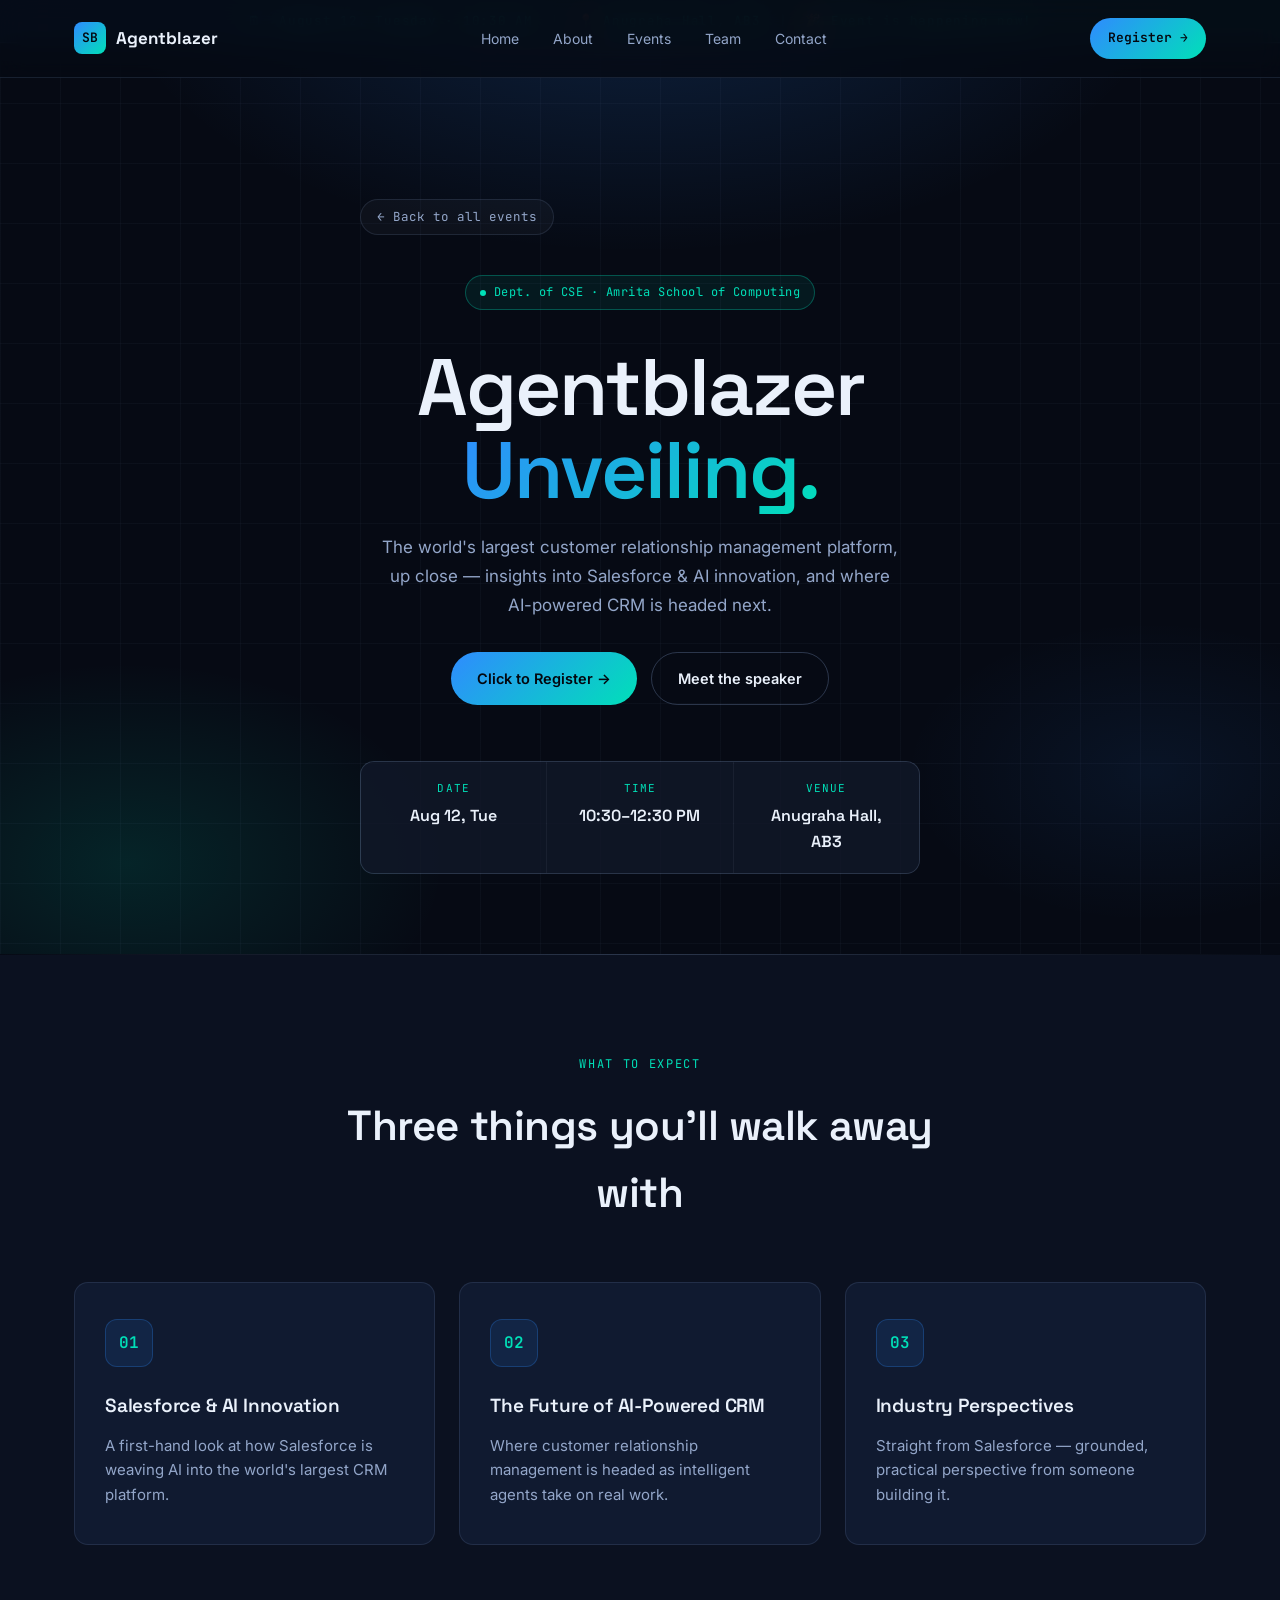
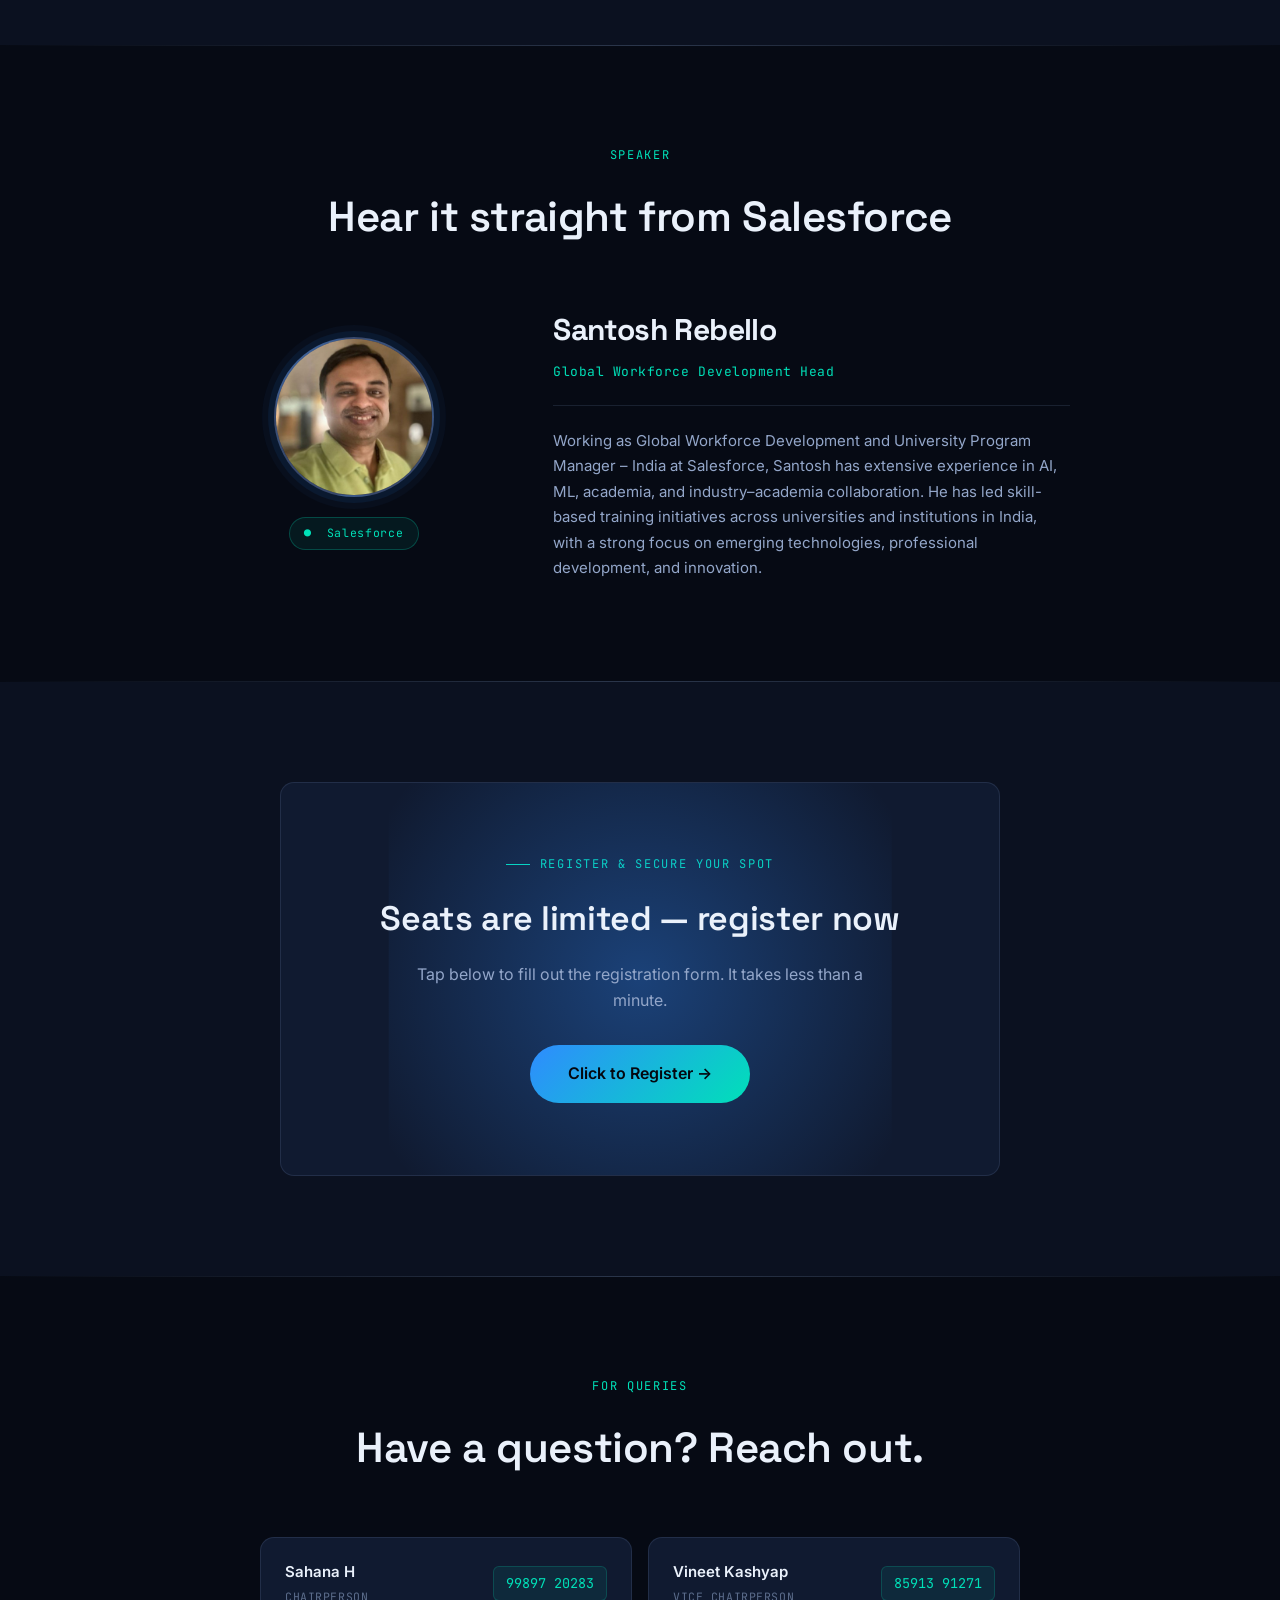
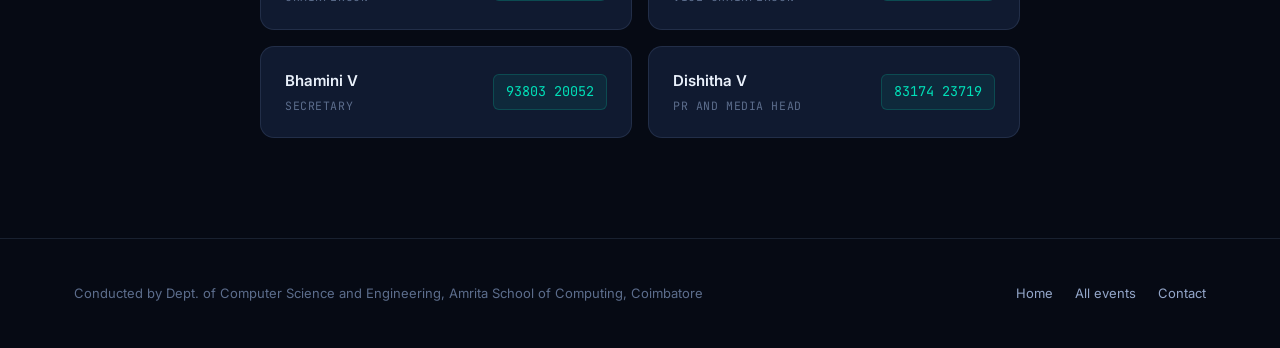
==== commit 94a1a054: "updated the code with updated content" ====
--- a/events/agentblazer-unveiling.html
+++ b/events/agentblazer-unveiling.html
@@ -3,8 +3,8 @@
 <head>
 <meta charset="UTF-8">
 <meta name="viewport" content="width=device-width, initial-scale=1.0">
-<title>Agent Blazer Unveiling — Salesforce Agent Blazer</title>
-<meta name="description" content="Agent Blazer Unveiling — a talk with Santosh Rebello, Global Workforce Development Head at Salesforce, on AI-powered CRM. August 12, Anugraha Hall AB3.">
+<title>Agentblazer Unveiling — Salesforce Agentblazer</title>
+<meta name="description" content="Agentblazer Unveiling — a talk with Santosh Rebello, Global Workforce Development Head at Salesforce, on AI-powered CRM. August 12, Anugraha Hall AB3.">
 <link rel="preconnect" href="https://fonts.googleapis.com">
 <link rel="preconnect" href="https://fonts.gstatic.com" crossorigin>
 <link href="https://fonts.googleapis.com/css2?family=Space+Grotesk:wght@400;500;600;700&family=Inter:wght@400;500;600;700&family=JetBrains+Mono:wght@400;500&display=swap" rel="stylesheet">
@@ -438,7 +438,7 @@
   <nav>
     <a href="/" class="logo">
       <div class="logo-mark">SB</div>
-      Agent Blazer
+      Agentblazer
     </a>
     <ul class="nav-links" id="navLinks">
       <li><a href="/#home" class="nav-link">Home</a></li>
@@ -458,10 +458,10 @@
     <a href="/#events" class="breadcrumb-back">← Back to all events</a>
     <div class="event-hero-grid event-hero-solo reveal">
       <div class="hero-tag"><span class="dot"></span> Dept. of CSE · Amrita School of Computing</div>
-      <h1>Agent Blazer<br><span class="grad">Unveiling.</span></h1>
+      <h1>Agentblazer<br><span class="grad">Unveiling.</span></h1>
       <p class="lede">The world's largest customer relationship management platform, up close — insights into Salesforce &amp; AI innovation, and where AI-powered CRM is headed next.</p>
       <div class="hero-actions">
-        <a href="https://docs.google.com/forms/d/e/1FAIpQLSfYvxXIukorIAep5MuqPfLkAlqGgpVTXexvadI-o5ujjddEKw/viewform?usp=publish-editor" target="_blank" rel="noopener" class="btn btn-primary">Click to Register →</a>
+        <a href="https://forms.cloud.microsoft/r/Bj0gw2bX3Q" target="_blank" rel="noopener" class="btn btn-primary">Click to Register →</a>
         <a href="#speaker" class="btn btn-ghost">Meet the speaker</a>
       </div>
       <div class="event-quickfacts">
@@ -521,7 +521,7 @@
       <div class="speaker-detail">
         <h4>Santosh Rebello</h4>
         <div class="role">Global Workforce Development Head</div>
-        <p class="speaker-bio">A senior leader at Salesforce driving global workforce development strategy, Santosh brings rich insights on how AI is reshaping CRM, enterprise software, and the future of work — sharing directly from inside the world's leading CRM platform.</p>
+        <p class="speaker-bio">Working as Global Workforce Development and University Program Manager – India at Salesforce, Santosh has extensive experience in AI, ML, academia, and industry–academia collaboration. He has led skill-based training initiatives across universities and institutions in India, with a strong focus on emerging technologies, professional development, and innovation.</p>
       </div>
     </div>
   </div>
@@ -533,10 +533,10 @@
 <section class="register-section" id="register">
   <div class="wrap">
     <div class="register-panel reveal">
-      <div class="eyebrow" style="justify-content:center;">Scan &amp; Secure Your Spot</div>
+      <div class="eyebrow" style="justify-content:center;">Register &amp; Secure Your Spot</div>
       <h2>Seats are limited — register now</h2>
       <p>Tap below to fill out the registration form. It takes less than a minute.</p>
-      <a href="https://docs.google.com/forms/d/e/1FAIpQLSfYvxXIukorIAep5MuqPfLkAlqGgpVTXexvadI-o5ujjddEKw/viewform?usp=publish-editor" target="_blank" rel="noopener" class="btn btn-primary">Click to Register →</a>
+      <a href="https://forms.cloud.microsoft/r/Bj0gw2bX3Q" target="_blank" rel="noopener" class="btn btn-primary">Click to Register →</a>
     </div>
   </div>
 </section>
@@ -556,28 +556,28 @@
           <div class="query-item-name">Sahana H</div>
           <div class="role">Chairperson</div>
         </div>
-        <div class="num">99897 02283</div>
+        <div class="num">99897 20283</div>
       </div>
       <div class="query-item">
         <div class="query-item-left">
           <div class="query-item-name">Vineet Kashyap</div>
           <div class="role">Vice Chairperson</div>
         </div>
-        <div class="num">85919 37271</div>
+        <div class="num">85913 91271</div>
       </div>
       <div class="query-item">
         <div class="query-item-left">
           <div class="query-item-name">Bhamini V</div>
           <div class="role">Secretary</div>
         </div>
-        <div class="num">83803 20052</div>
+        <div class="num">93803 20052</div>
       </div>
       <div class="query-item">
         <div class="query-item-left">
           <div class="query-item-name">Dishitha V</div>
           <div class="role">PR and Media Head</div>
         </div>
-        <div class="num">85724 72379</div>
+        <div class="num">83174 23719</div>
       </div>
     </div>
   </div>
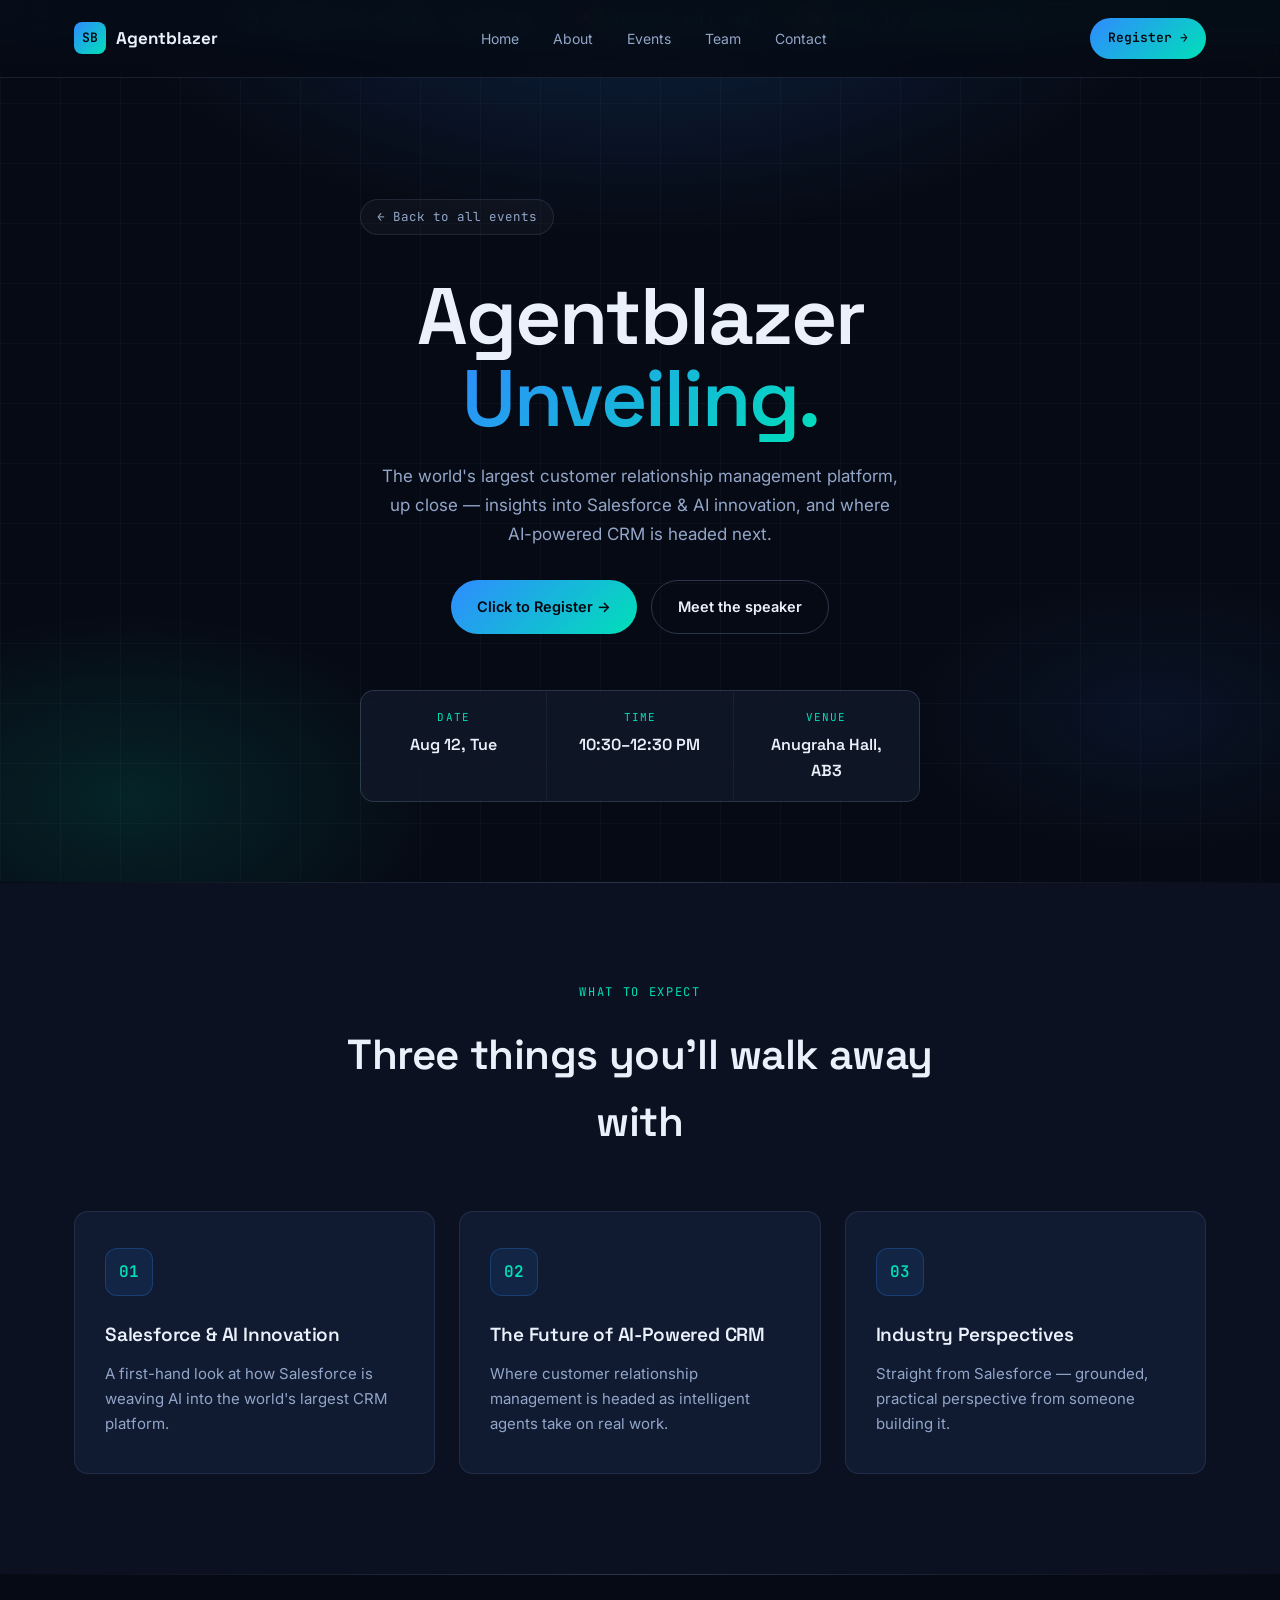
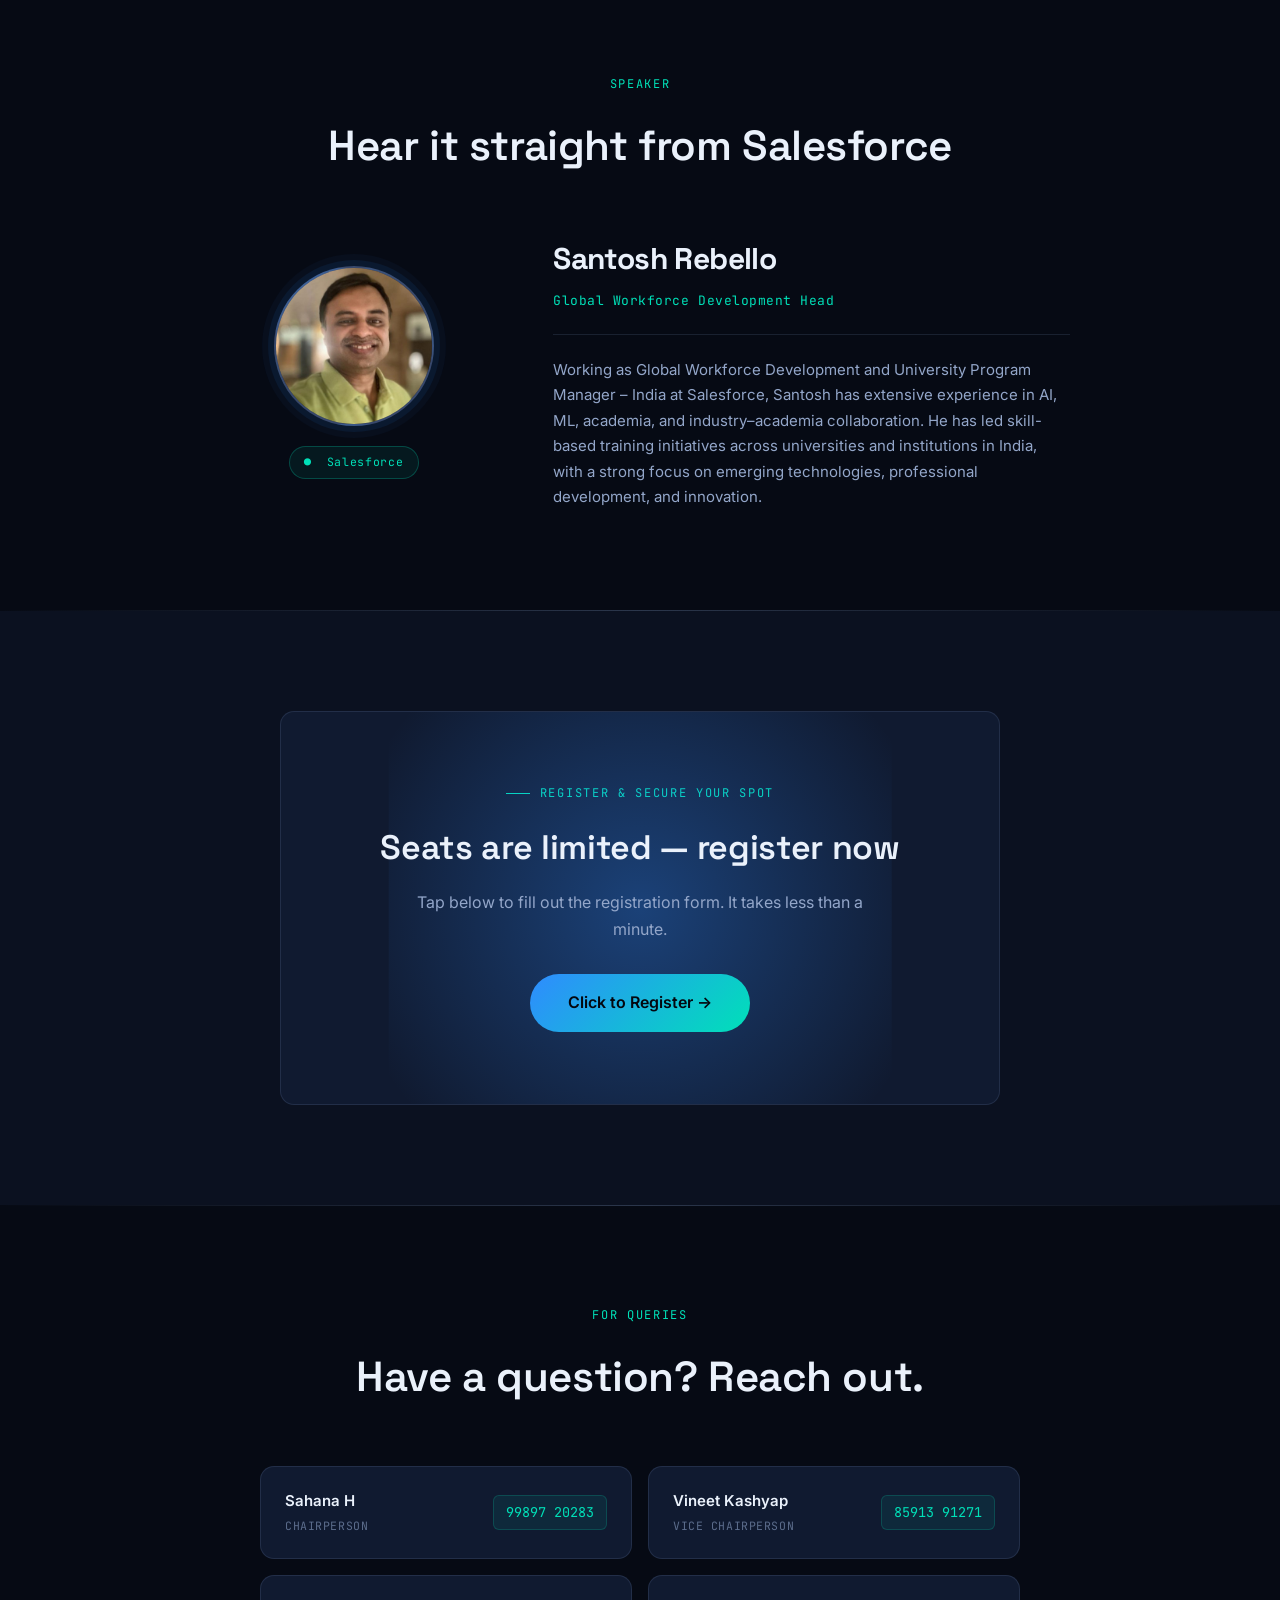
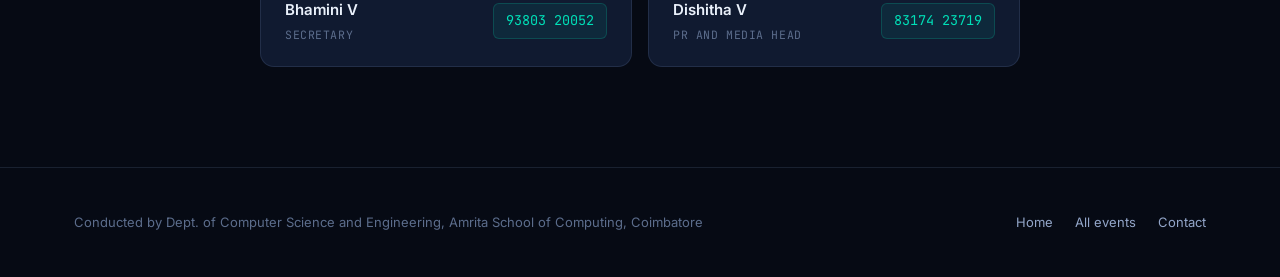
==== commit c62ef585: "updated" ====
--- a/events/agentblazer-unveiling.html
+++ b/events/agentblazer-unveiling.html
@@ -457,7 +457,6 @@
   <div class="wrap">
     <a href="/#events" class="breadcrumb-back">← Back to all events</a>
     <div class="event-hero-grid event-hero-solo reveal">
-      <div class="hero-tag"><span class="dot"></span> Dept. of CSE · Amrita School of Computing</div>
       <h1>Agentblazer<br><span class="grad">Unveiling.</span></h1>
       <p class="lede">The world's largest customer relationship management platform, up close — insights into Salesforce &amp; AI innovation, and where AI-powered CRM is headed next.</p>
       <div class="hero-actions">
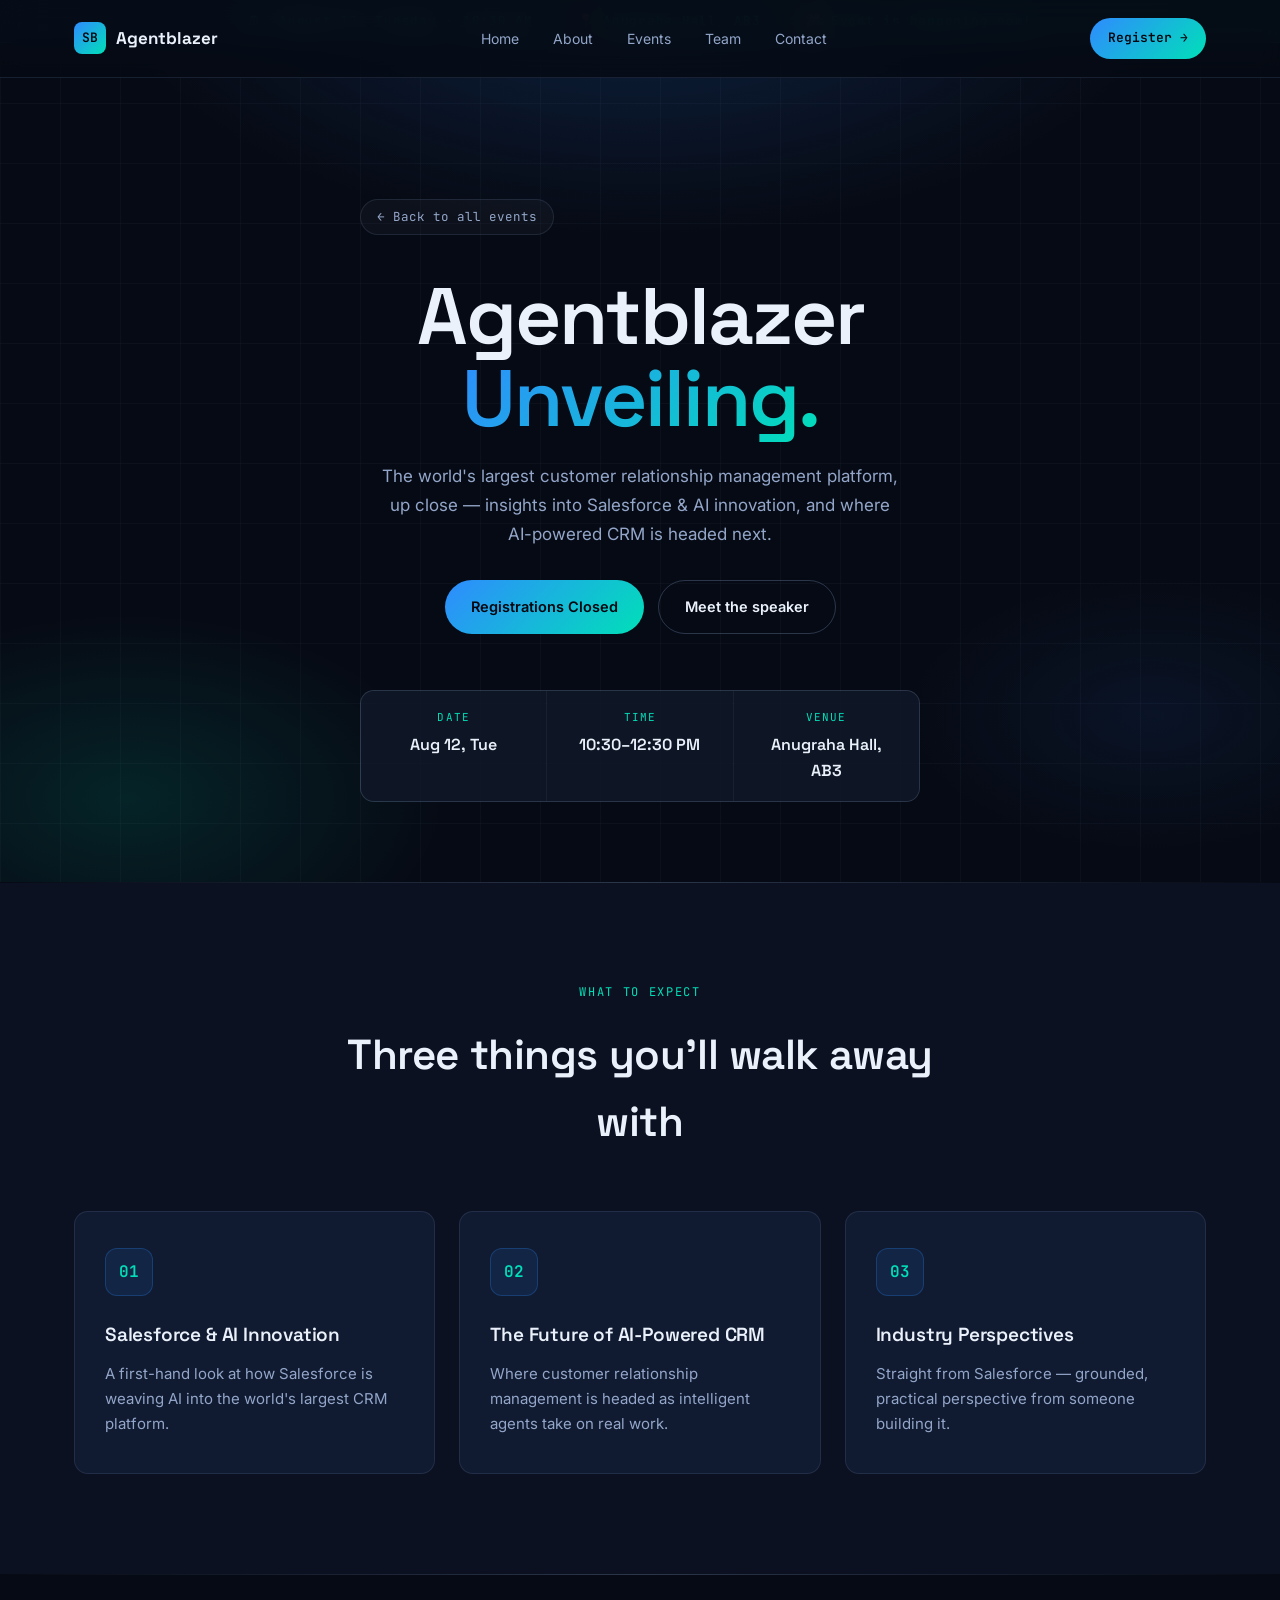
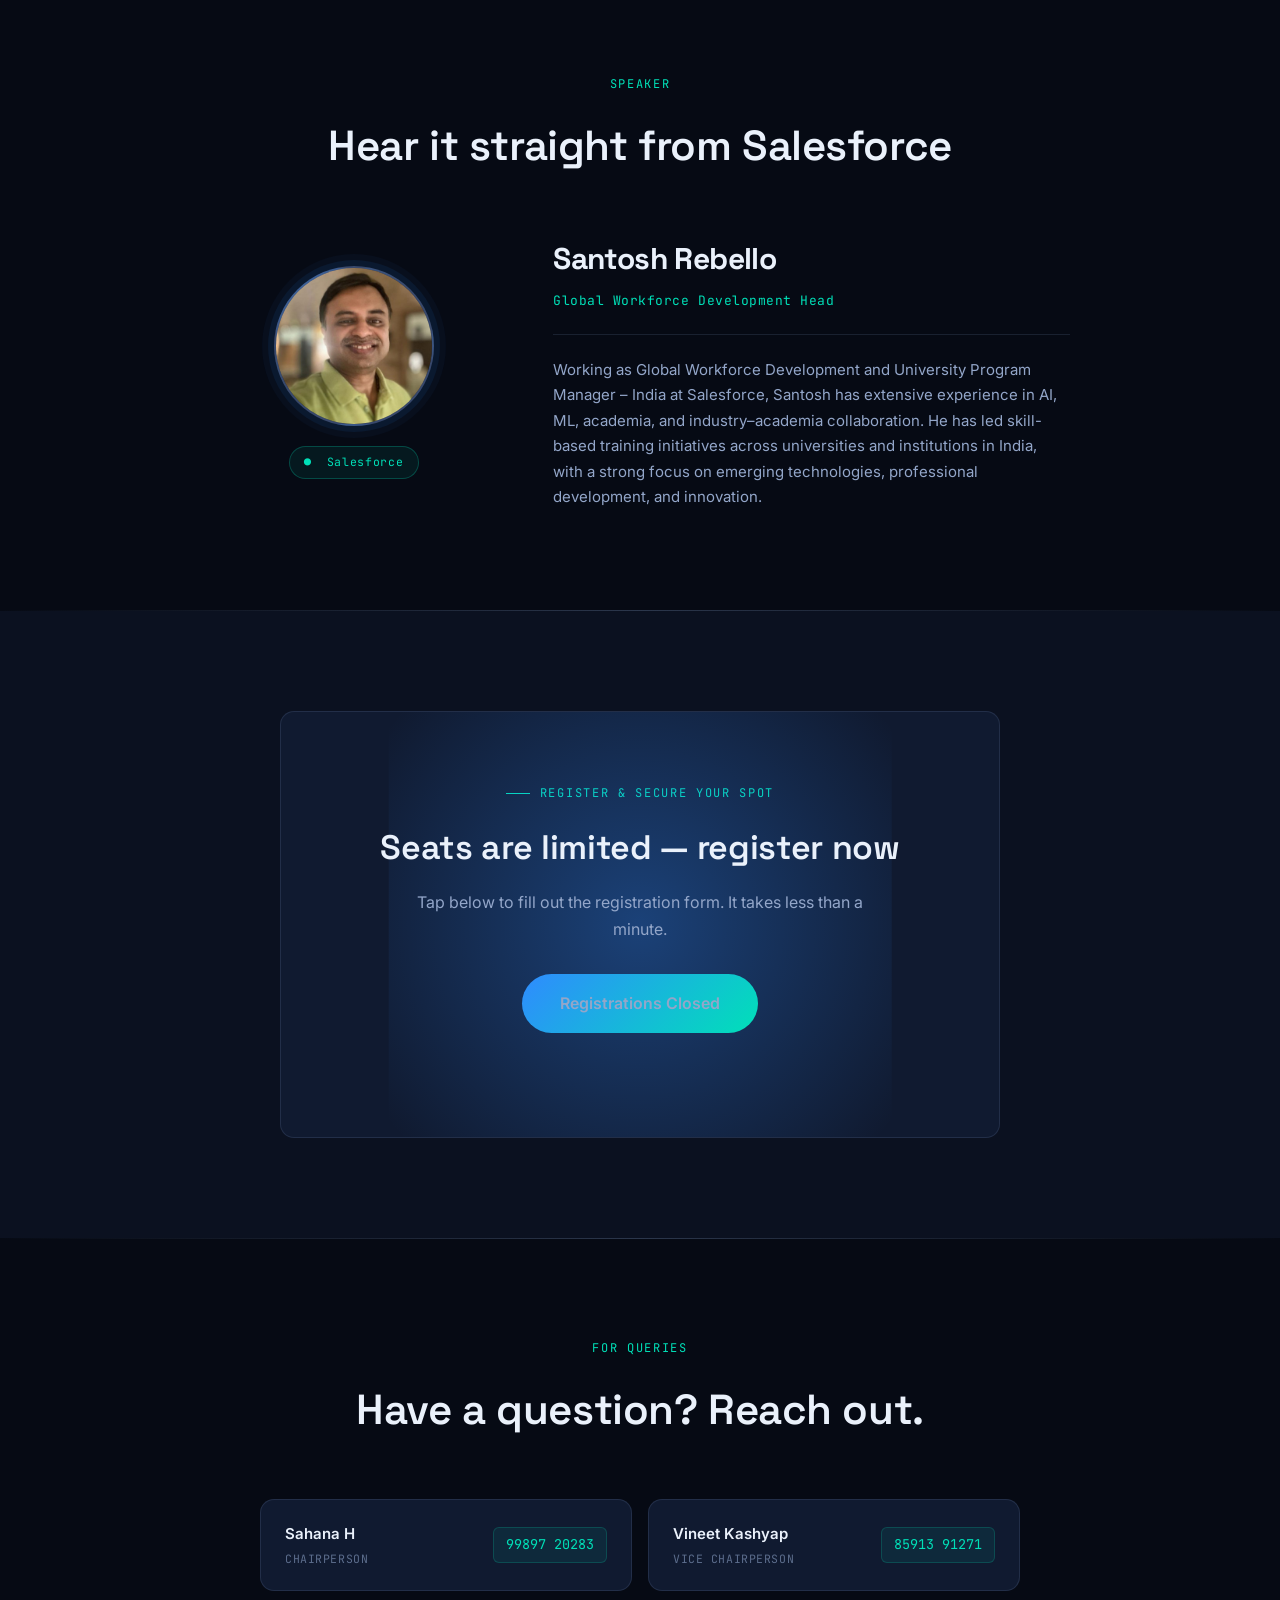
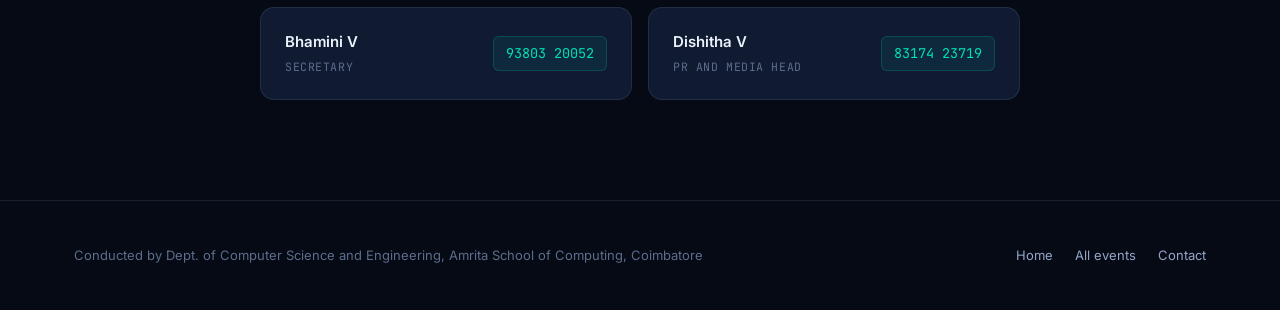
==== commit b0e048b8: "closed unveiling event registrations" ====
--- a/events/agentblazer-unveiling.html
+++ b/events/agentblazer-unveiling.html
@@ -460,7 +460,7 @@
       <h1>Agentblazer<br><span class="grad">Unveiling.</span></h1>
       <p class="lede">The world's largest customer relationship management platform, up close — insights into Salesforce &amp; AI innovation, and where AI-powered CRM is headed next.</p>
       <div class="hero-actions">
-        <a href="https://forms.cloud.microsoft/r/Bj0gw2bX3Q" target="_blank" rel="noopener" class="btn btn-primary">Click to Register →</a>
+        <p target="_blank" rel="noopener" class="btn btn-primary">Registrations Closed</p>
         <a href="#speaker" class="btn btn-ghost">Meet the speaker</a>
       </div>
       <div class="event-quickfacts">
@@ -535,7 +535,7 @@
       <div class="eyebrow" style="justify-content:center;">Register &amp; Secure Your Spot</div>
       <h2>Seats are limited — register now</h2>
       <p>Tap below to fill out the registration form. It takes less than a minute.</p>
-      <a href="https://forms.cloud.microsoft/r/Bj0gw2bX3Q" target="_blank" rel="noopener" class="btn btn-primary">Click to Register →</a>
+      <p target="_blank" rel="noopener" class="btn btn-primary">Registrations Closed</p>
     </div>
   </div>
 </section>
